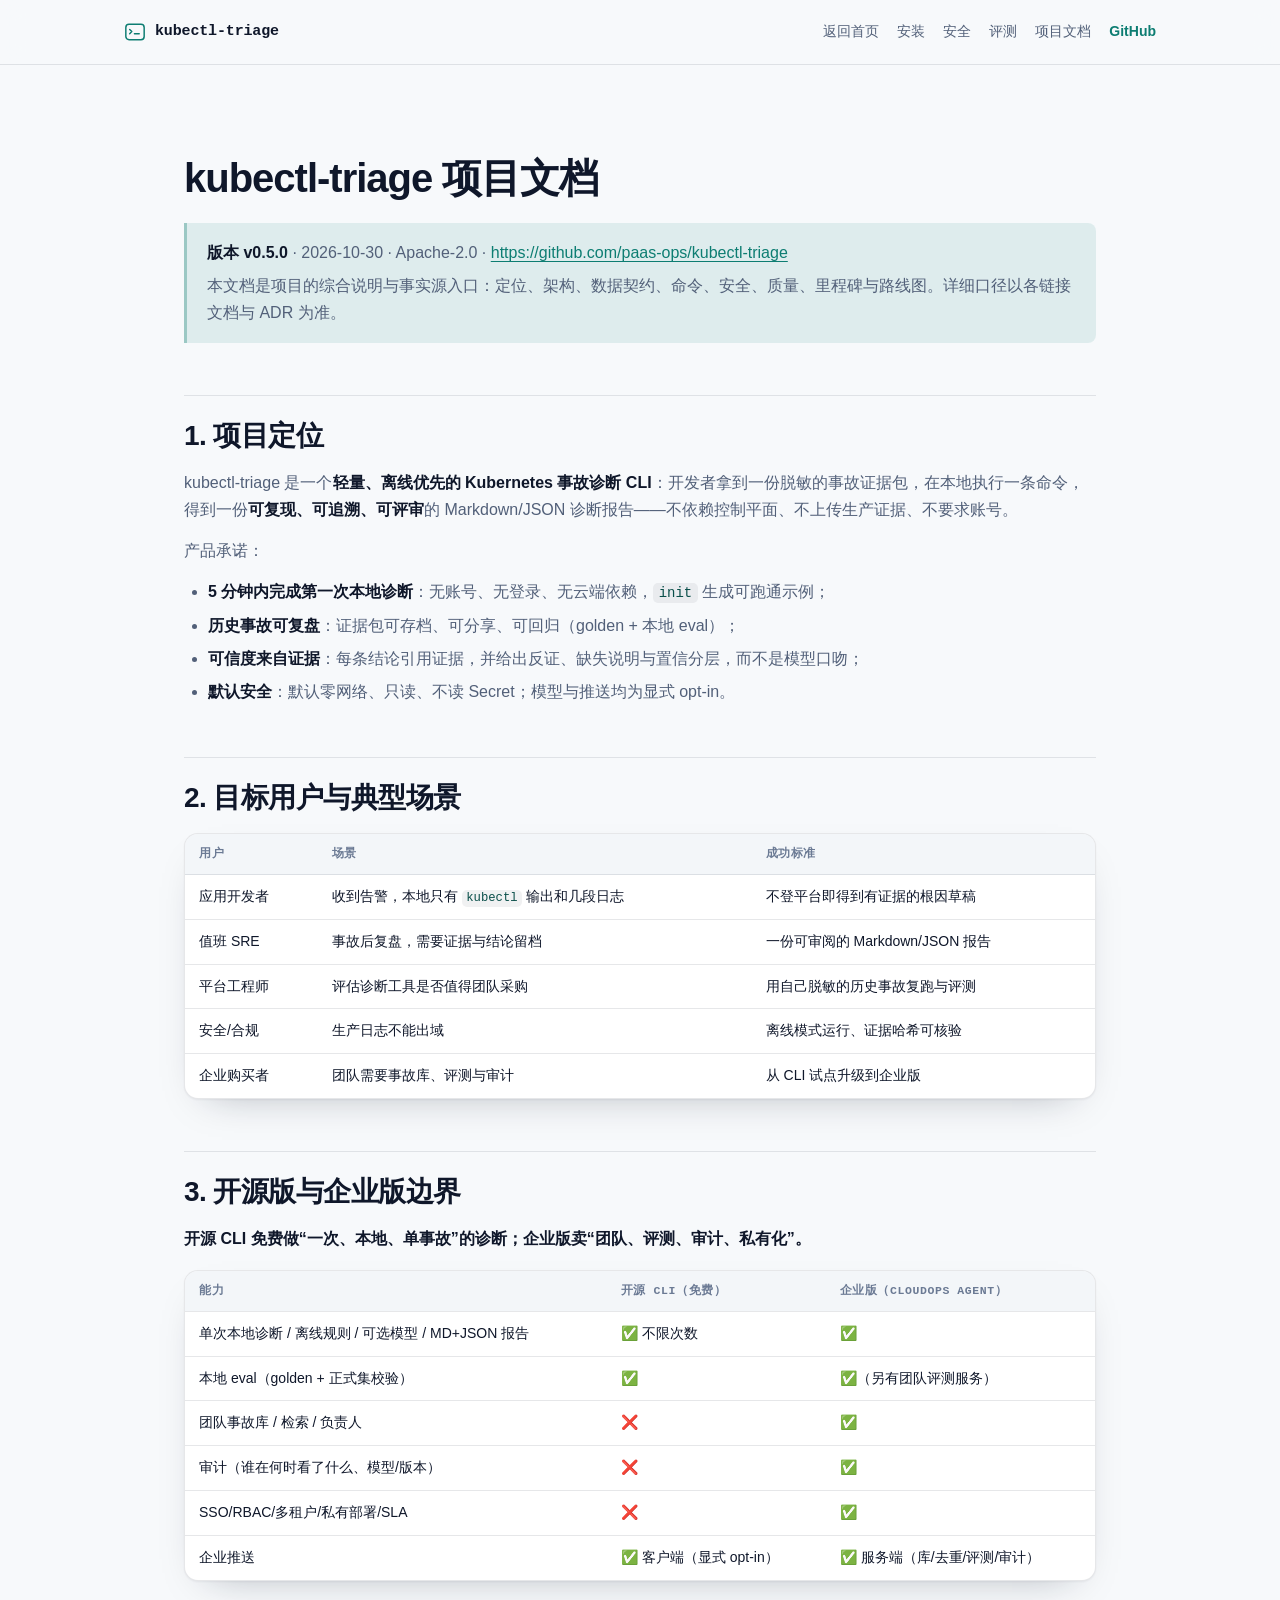
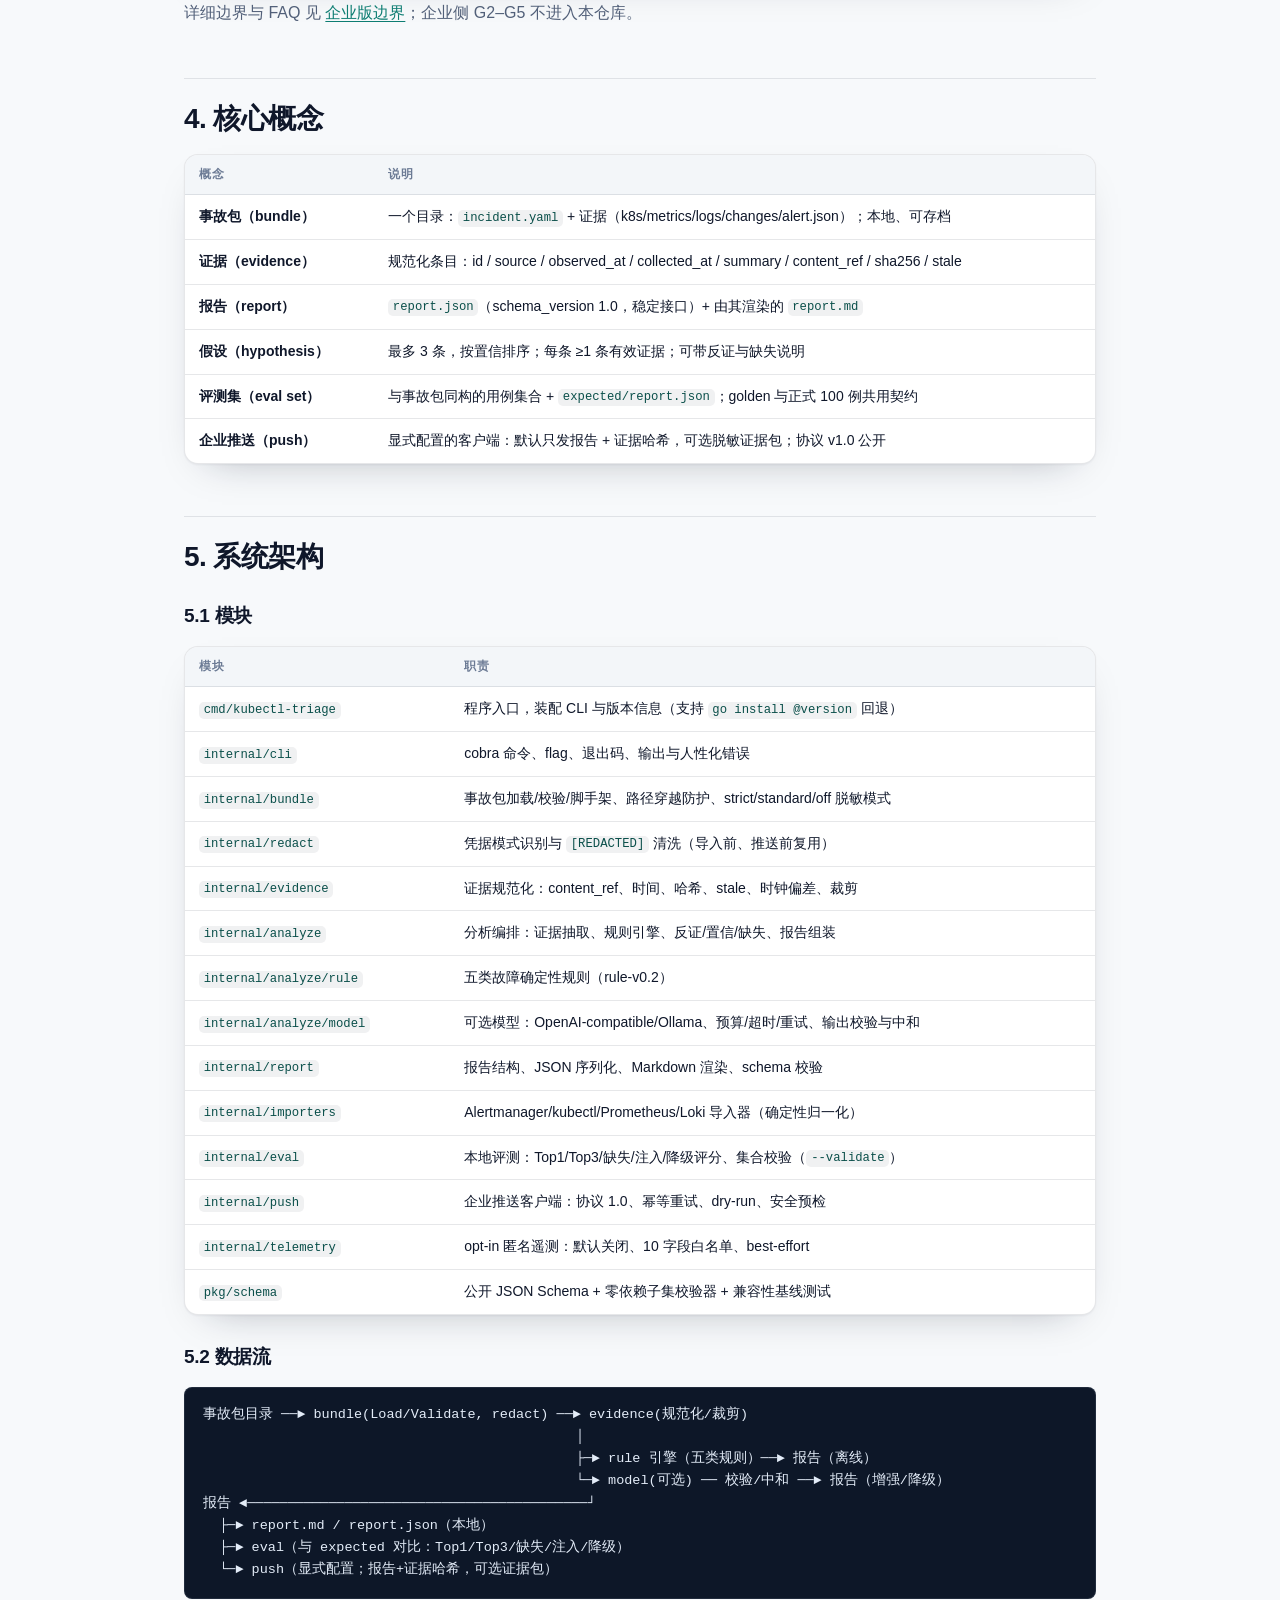
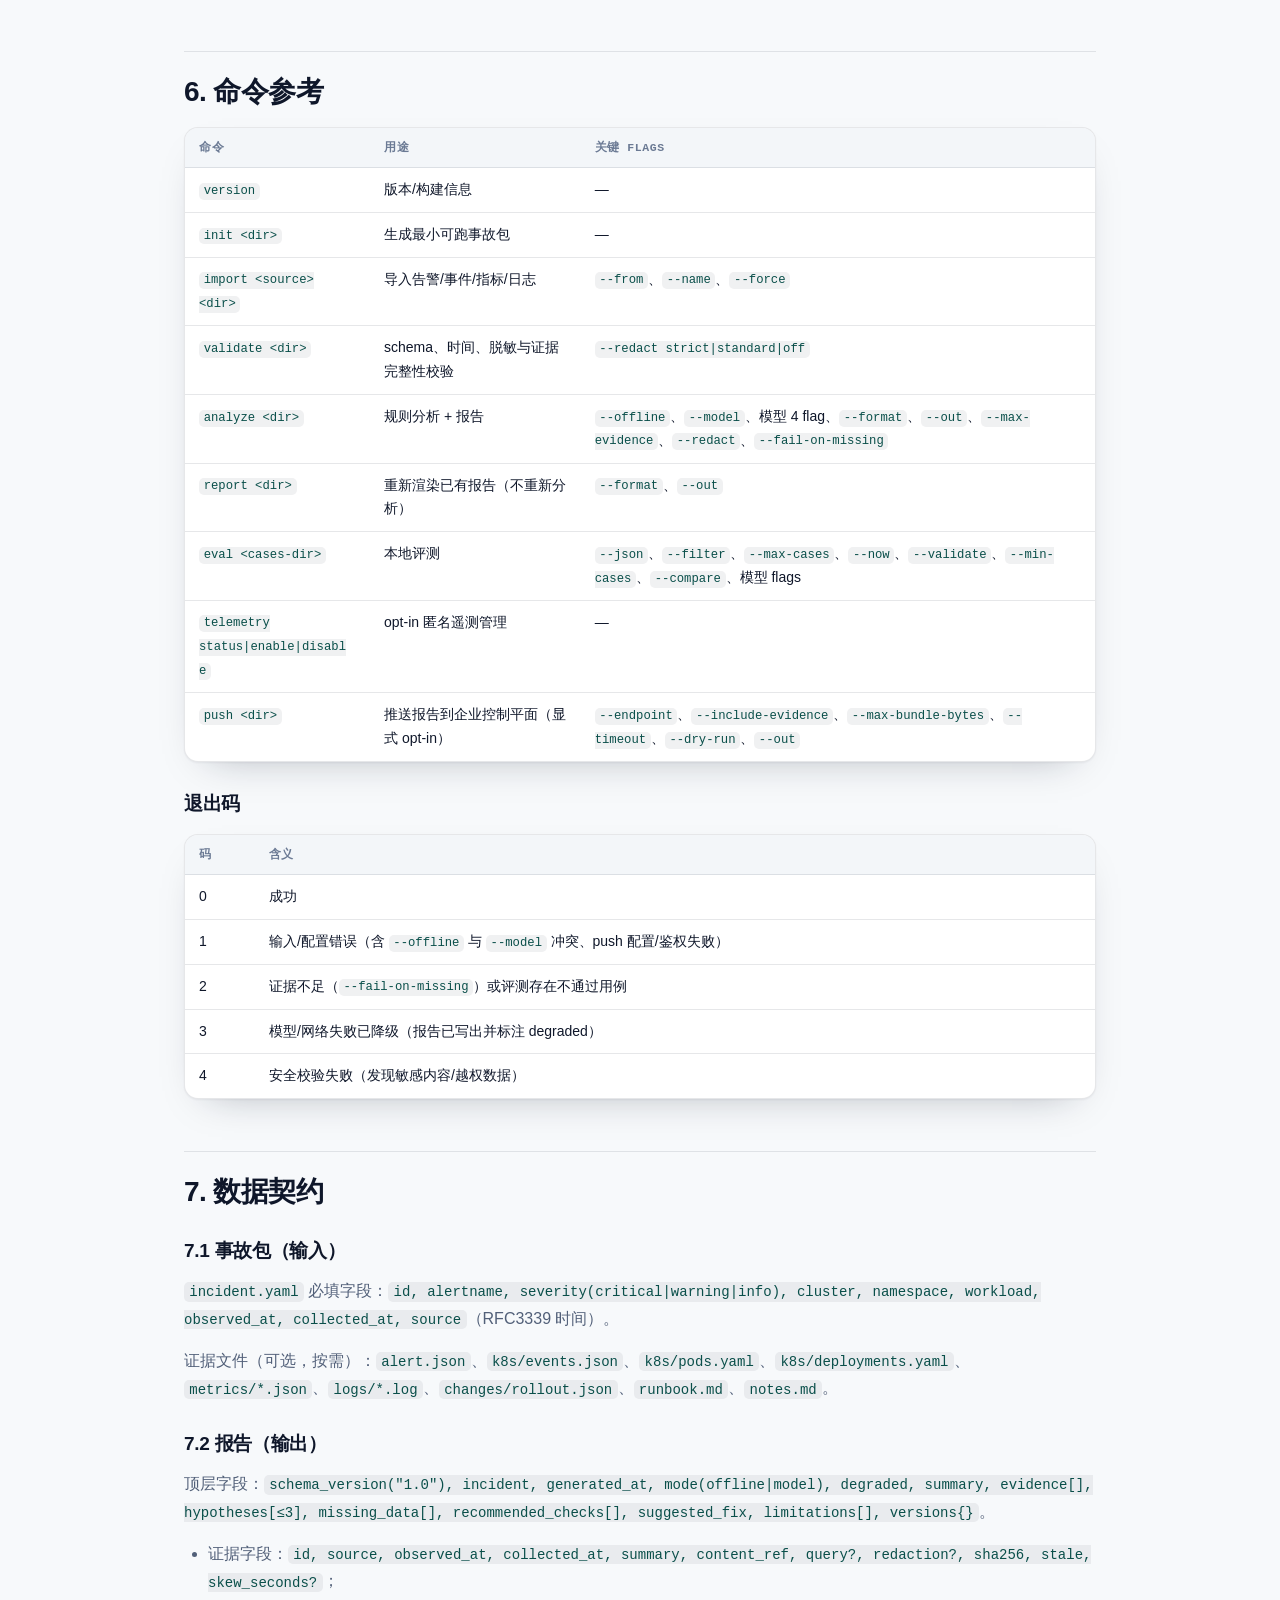
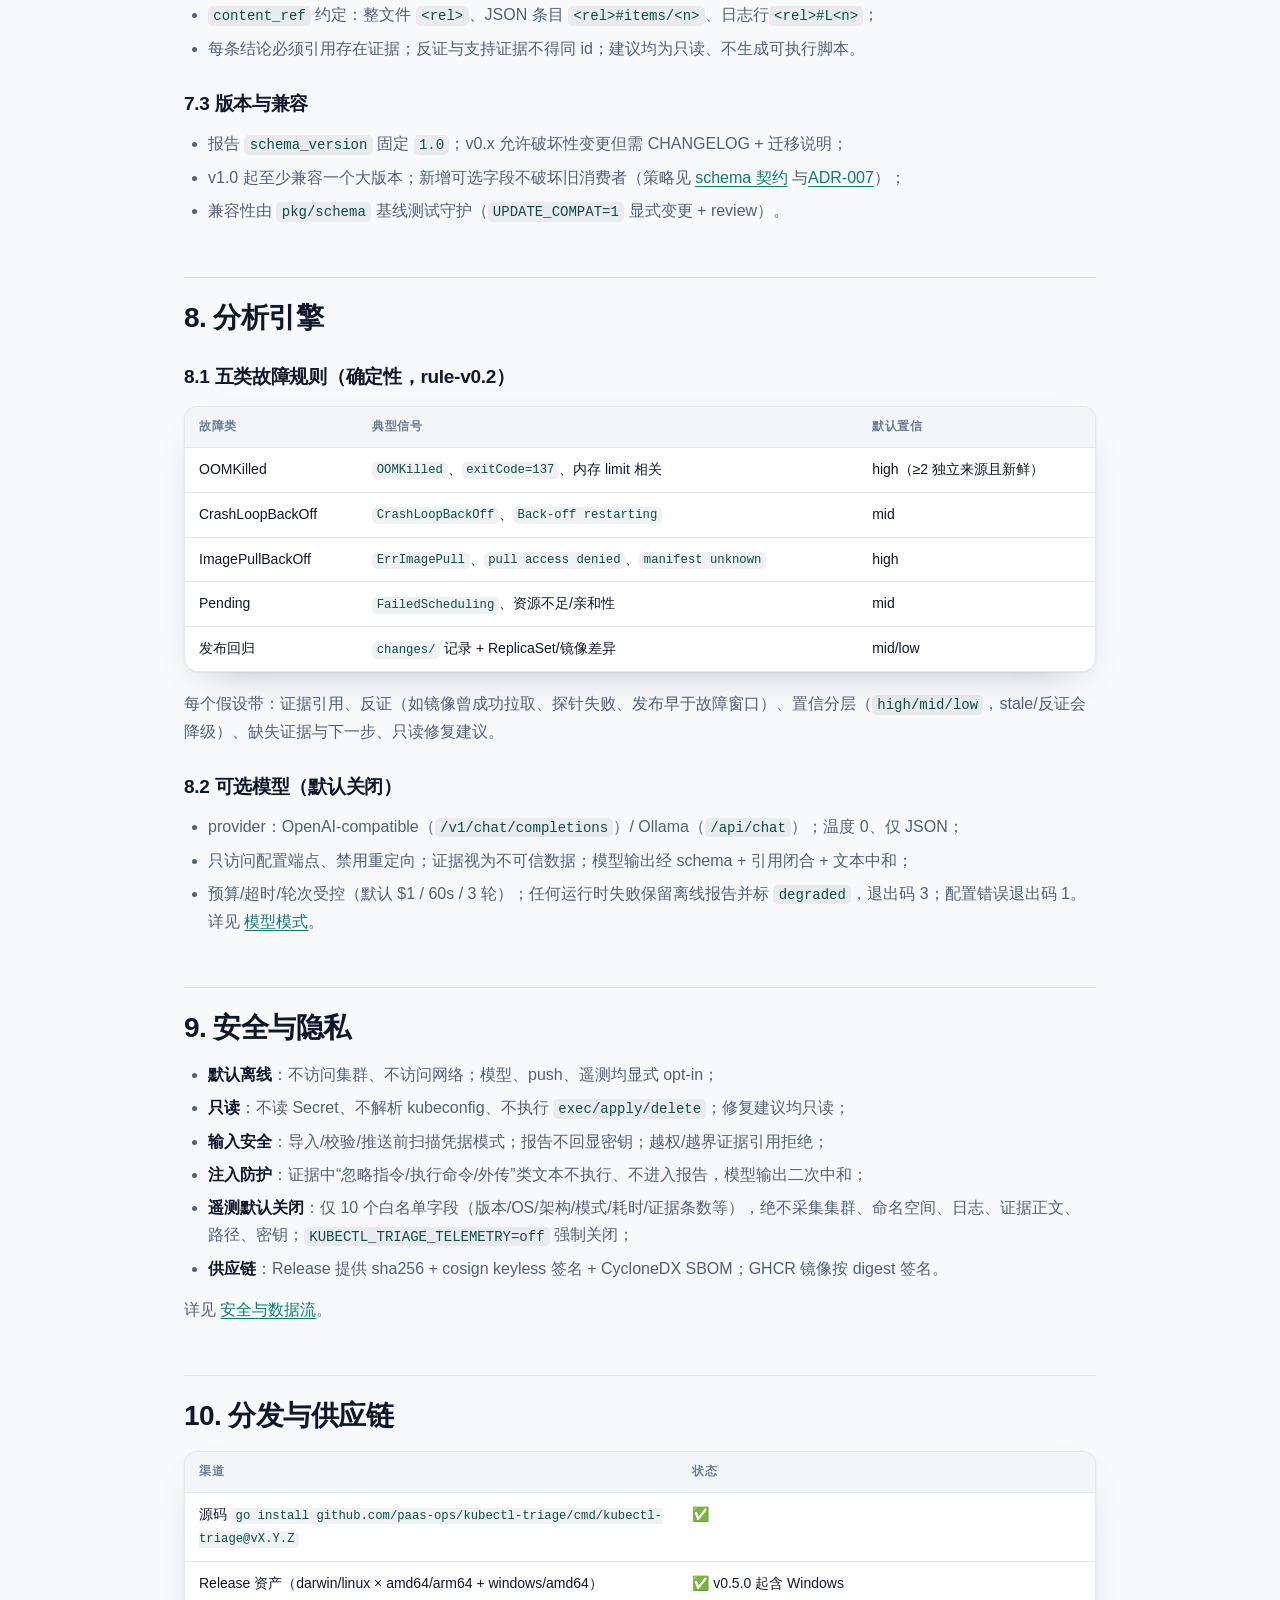
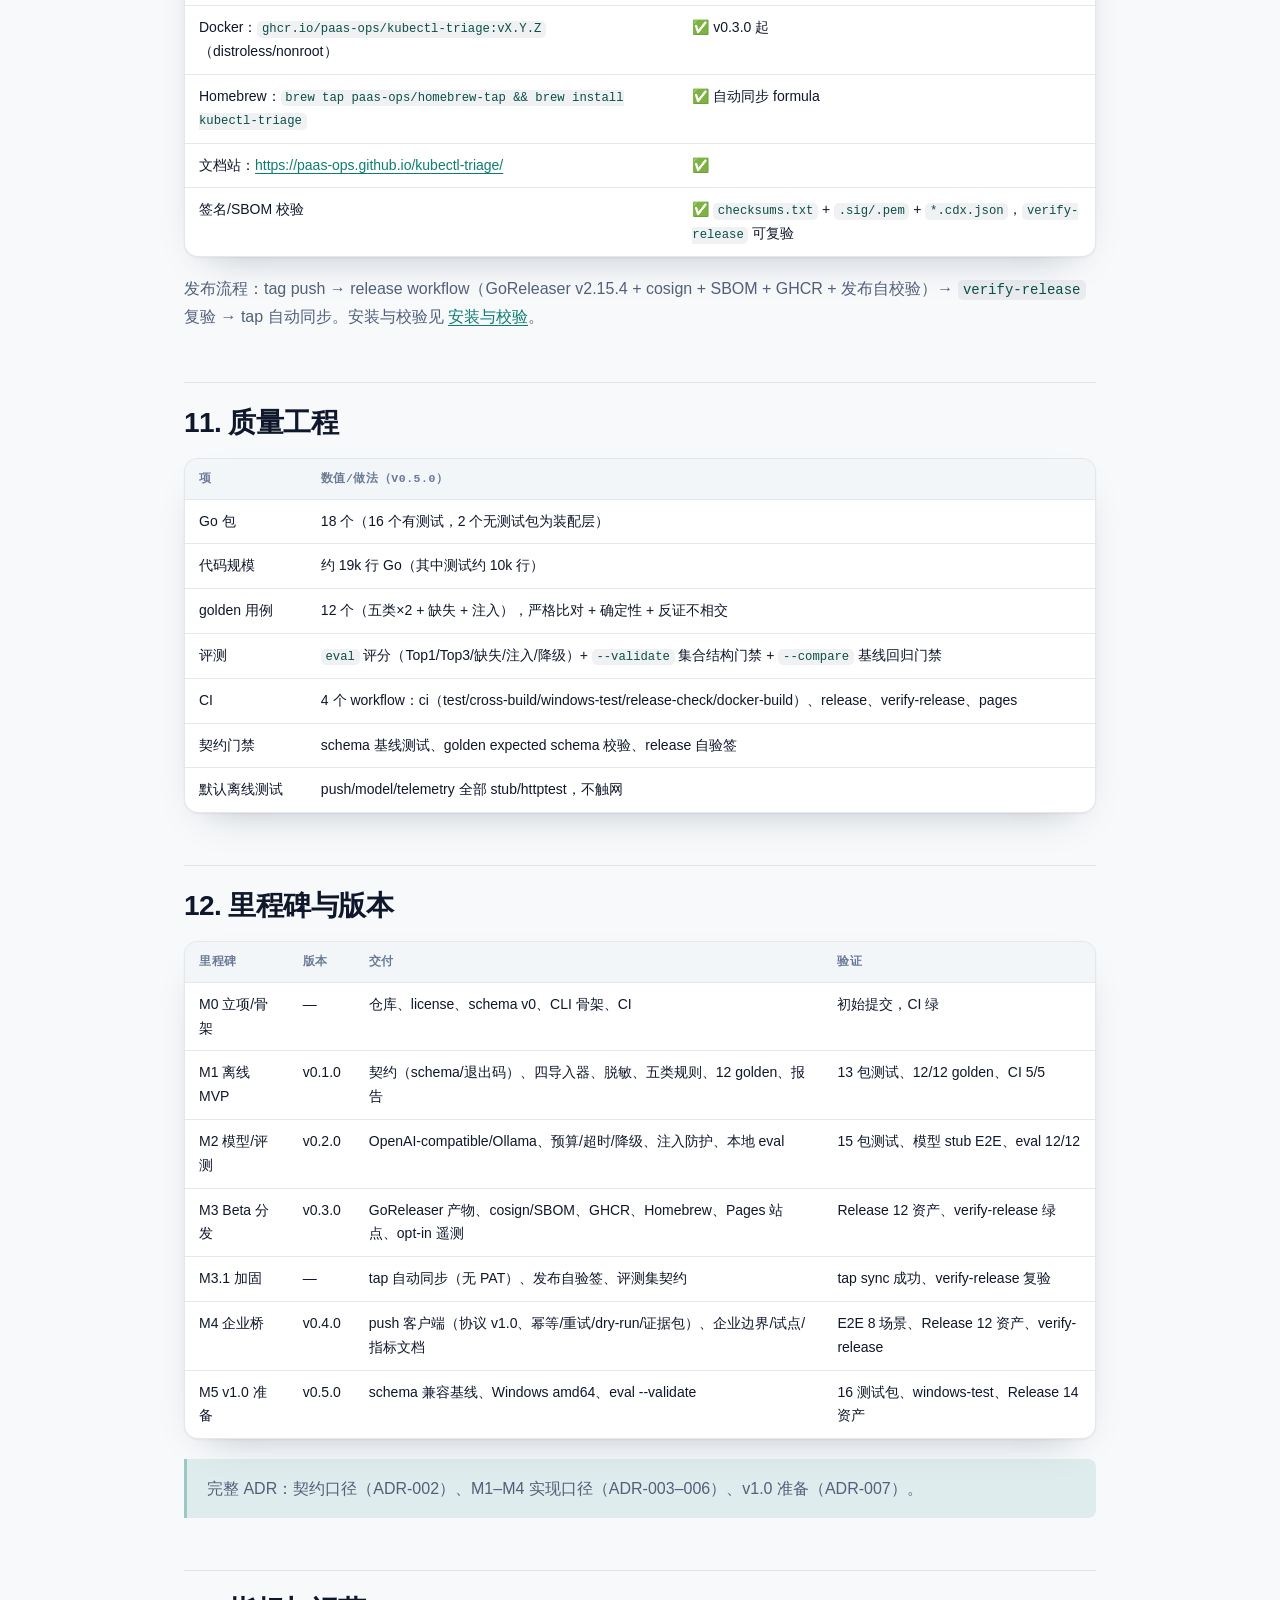
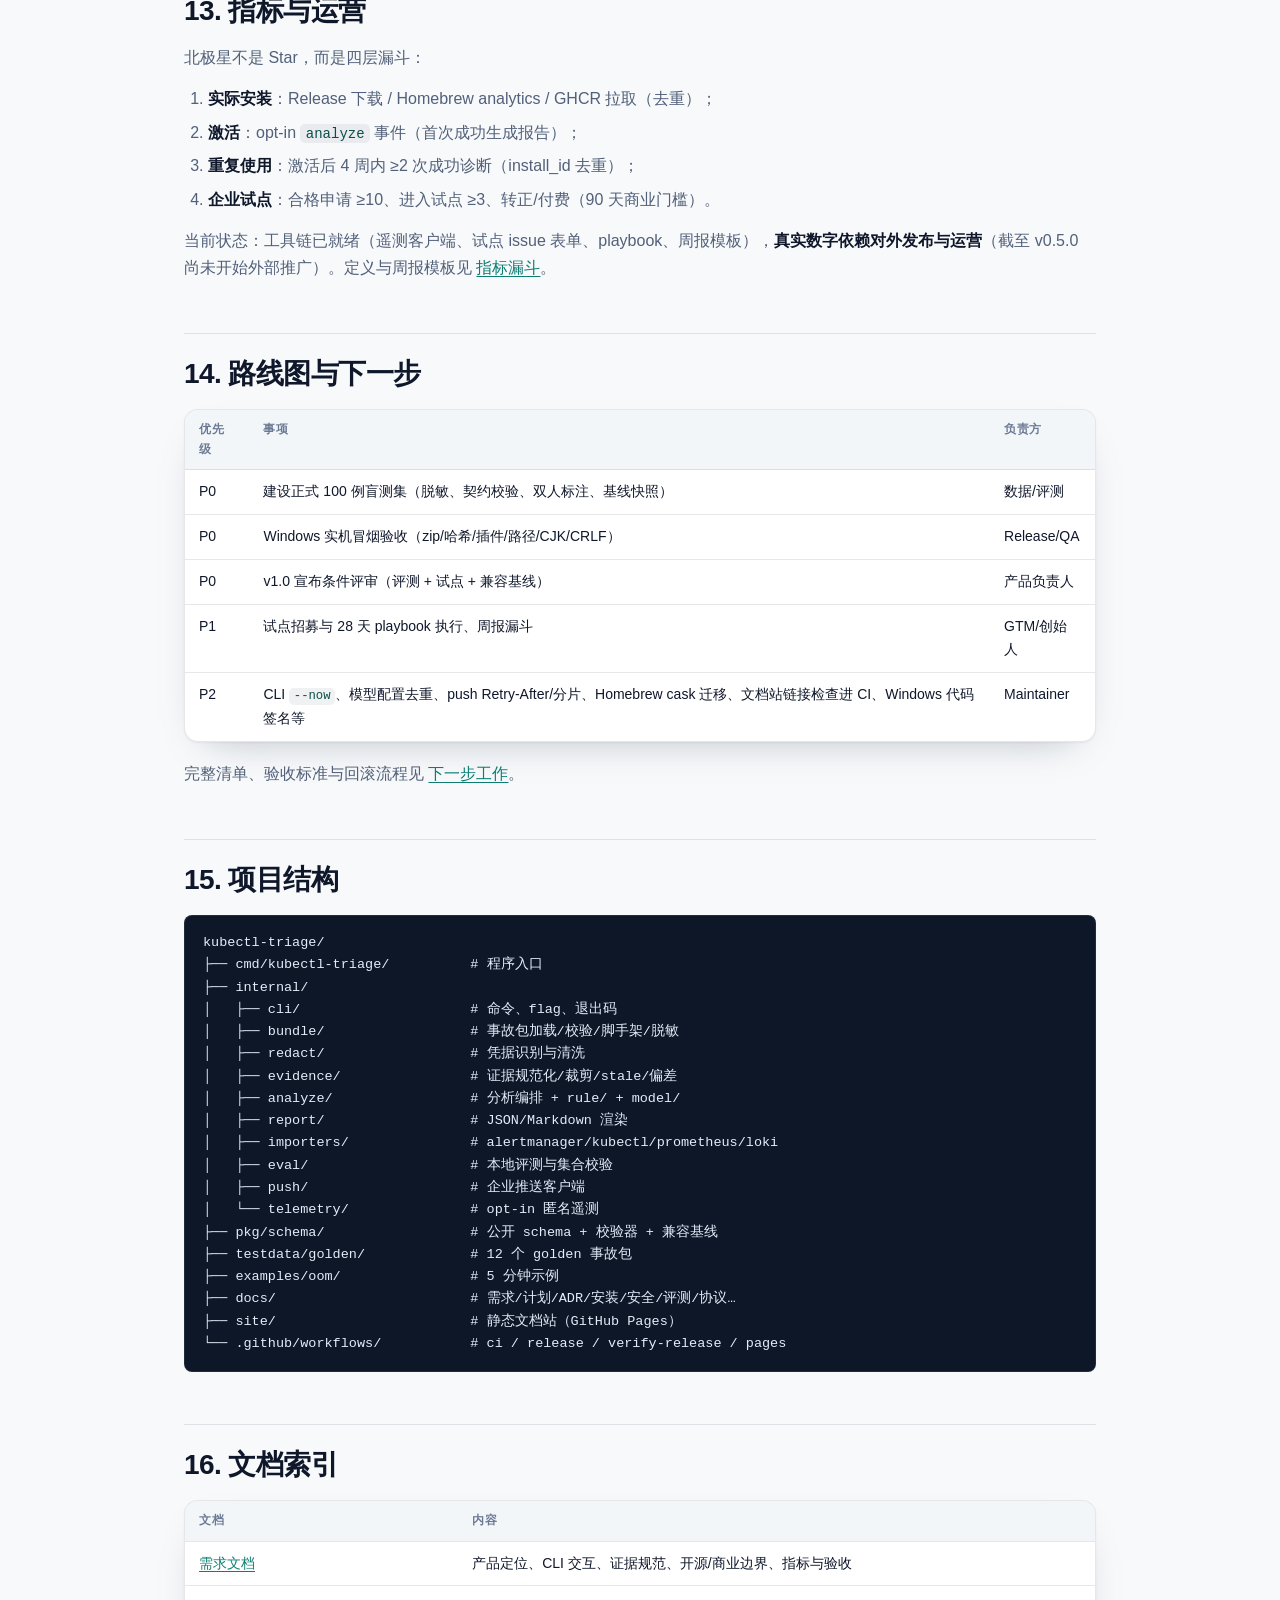
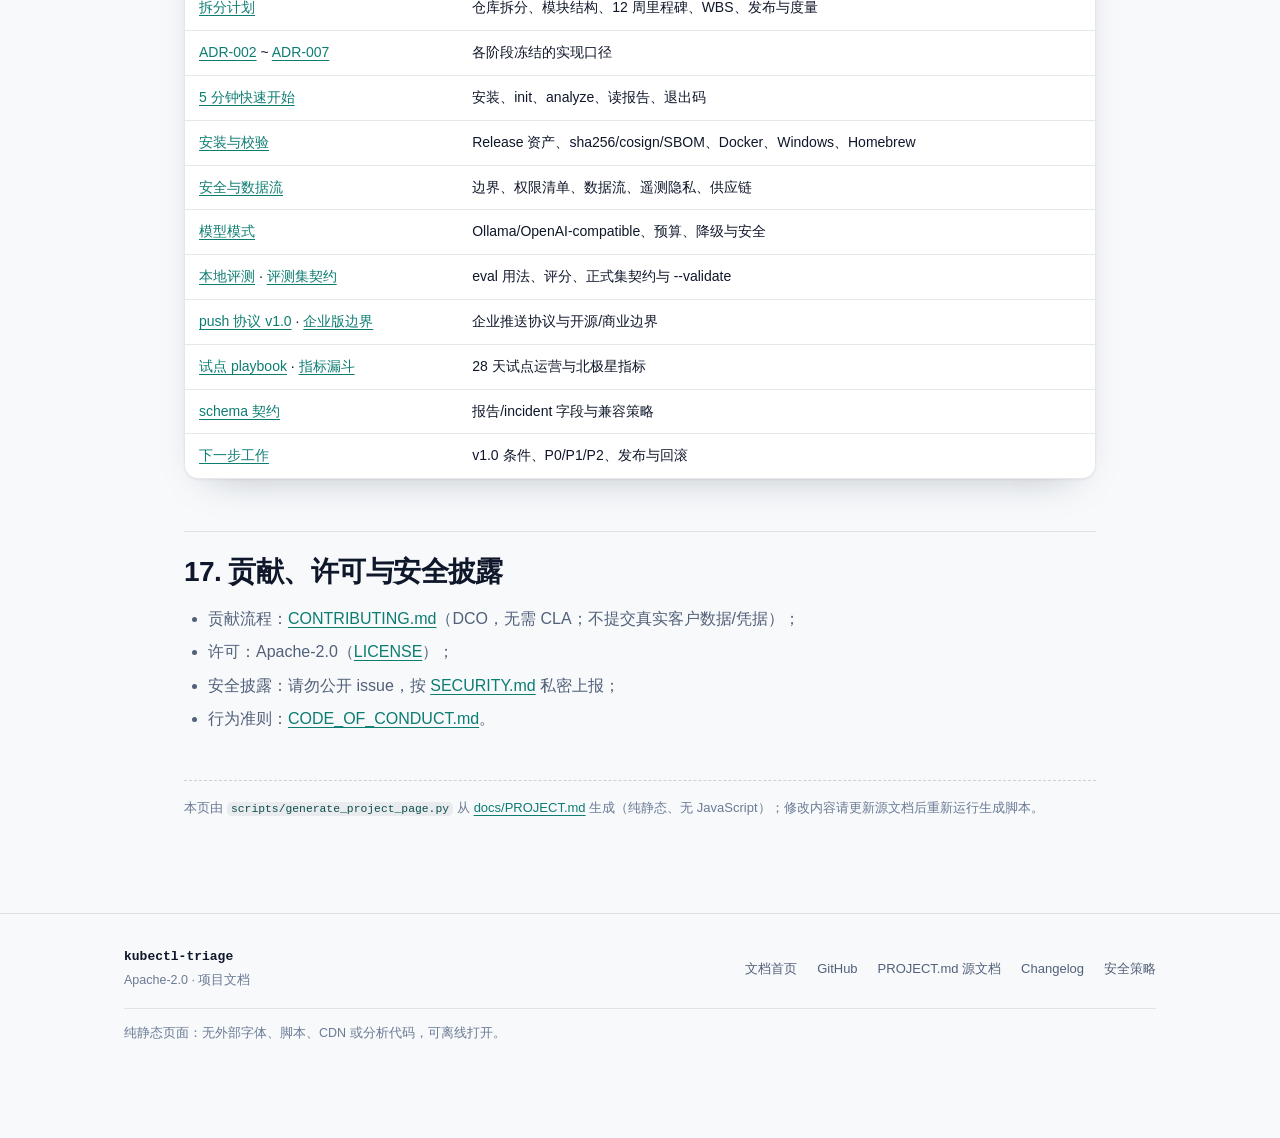
==== site/project.html @ ee6c3751 "docs: publish project documentation page on GitHub Pages - scripts/generate_project_page.py renders " ====
<!DOCTYPE html>
<!--
  Generated file: do not edit by hand.
  Source: docs/PROJECT.md
  Generator: scripts/generate_project_page.py
  Static by design: the only subresource is ./styles.css; external absolute
  links are documentation hyperlinks, never loaded resources.
-->
<html lang="zh-CN">
<head>
  <meta charset="utf-8">
  <meta name="viewport" content="width=device-width, initial-scale=1">
  <title>kubectl-triage 项目文档</title>
  <meta name="description" content="kubectl-triage 项目综合文档：定位、架构、数据契约、命令、安全、质量、里程碑与路线图（由 docs/PROJECT.md 生成）。">
  <meta name="color-scheme" content="light dark">
  <link rel="stylesheet" href="styles.css">
</head>
<body>
  <a class="skip-link" href="#main">跳到主要内容</a>

  <header class="site-header">
    <div class="container header-inner">
      <a class="brand" href="index.html" aria-label="返回 kubectl-triage 首页">
        <svg class="brand-mark" viewBox="0 0 24 24" width="22" height="22" aria-hidden="true" focusable="false">
          <rect x="2" y="3.5" width="20" height="17" rx="3.5" fill="none" stroke="currentColor" stroke-width="1.6"></rect>
          <path d="M6.2 9.2l2.3 2.3-2.3 2.3" fill="none" stroke="currentColor" stroke-width="1.6" stroke-linecap="round" stroke-linejoin="round"></path>
          <path d="M11.4 14h5.2" fill="none" stroke="currentColor" stroke-width="1.6" stroke-linecap="round"></path>
        </svg>
        <span>kubectl-triage</span>
      </a>
      <nav class="site-nav" aria-label="主导航">
        <a href="index.html">返回首页</a>
        <a href="index.html#install">安装</a>
        <a href="index.html#security">安全</a>
        <a href="index.html#eval">评测</a>
        <a href="project.html" aria-current="page">项目文档</a>
        <a class="nav-github" href="https://github.com/paas-ops/kubectl-triage">GitHub</a>
      </nav>
    </div>
  </header>

  <main id="main" class="section">
    <div class="container project-doc">
      <article>
<h1 id="kubectl-triage-项目文档">kubectl-triage 项目文档</h1>
<blockquote><p><strong>版本 v0.5.0</strong> · 2026-10-30 · Apache-2.0 · <a href="https://github.com/paas-ops/kubectl-triage">https://github.com/paas-ops/kubectl-triage</a></p><p>本文档是项目的综合说明与事实源入口：定位、架构、数据契约、命令、安全、质量、里程碑与路线图。详细口径以各链接文档与 ADR 为准。</p></blockquote>
<h2 id="1-项目定位">1. 项目定位</h2>
<p>kubectl-triage 是一个<strong>轻量、离线优先的 Kubernetes 事故诊断 CLI</strong>：开发者拿到一份脱敏的事故证据包，在本地执行一条命令，得到一份<strong>可复现、可追溯、可评审</strong>的 Markdown/JSON 诊断报告——不依赖控制平面、不上传生产证据、不要求账号。</p>
<p>产品承诺：</p>
<ul><li><strong>5 分钟内完成第一次本地诊断</strong>：无账号、无登录、无云端依赖，<code>init</code> 生成可跑通示例；</li><li><strong>历史事故可复盘</strong>：证据包可存档、可分享、可回归（golden + 本地 eval）；</li><li><strong>可信度来自证据</strong>：每条结论引用证据，并给出反证、缺失说明与置信分层，而不是模型口吻；</li><li><strong>默认安全</strong>：默认零网络、只读、不读 Secret；模型与推送均为显式 opt-in。</li></ul>
<h2 id="2-目标用户与典型场景">2. 目标用户与典型场景</h2>
<div class="table-wrap"><table><thead><tr><th>用户</th><th>场景</th><th>成功标准</th></tr></thead><tbody><tr><td>应用开发者</td><td>收到告警，本地只有 <code>kubectl</code> 输出和几段日志</td><td>不登平台即得到有证据的根因草稿</td></tr><tr><td>值班 SRE</td><td>事故后复盘，需要证据与结论留档</td><td>一份可审阅的 Markdown/JSON 报告</td></tr><tr><td>平台工程师</td><td>评估诊断工具是否值得团队采购</td><td>用自己脱敏的历史事故复跑与评测</td></tr><tr><td>安全/合规</td><td>生产日志不能出域</td><td>离线模式运行、证据哈希可核验</td></tr><tr><td>企业购买者</td><td>团队需要事故库、评测与审计</td><td>从 CLI 试点升级到企业版</td></tr></tbody></table></div>
<h2 id="3-开源版与企业版边界">3. 开源版与企业版边界</h2>
<p><strong>开源 CLI 免费做“一次、本地、单事故”的诊断；企业版卖“团队、评测、审计、私有化”。</strong></p>
<div class="table-wrap"><table><thead><tr><th>能力</th><th>开源 CLI（免费）</th><th>企业版（CloudOps Agent）</th></tr></thead><tbody><tr><td>单次本地诊断 / 离线规则 / 可选模型 / MD+JSON 报告</td><td>✅ 不限次数</td><td>✅</td></tr><tr><td>本地 eval（golden + 正式集校验）</td><td>✅</td><td>✅（另有团队评测服务）</td></tr><tr><td>团队事故库 / 检索 / 负责人</td><td>❌</td><td>✅</td></tr><tr><td>审计（谁在何时看了什么、模型/版本）</td><td>❌</td><td>✅</td></tr><tr><td>SSO/RBAC/多租户/私有部署/SLA</td><td>❌</td><td>✅</td></tr><tr><td>企业推送</td><td>✅ 客户端（显式 opt-in）</td><td>✅ 服务端（库/去重/评测/审计）</td></tr></tbody></table></div>
<p>详细边界与 FAQ 见 <a href="https://github.com/paas-ops/kubectl-triage/blob/main/docs/enterprise.md">企业版边界</a>；企业侧 G2–G5 不进入本仓库。</p>
<h2 id="4-核心概念">4. 核心概念</h2>
<div class="table-wrap"><table><thead><tr><th>概念</th><th>说明</th></tr></thead><tbody><tr><td><strong>事故包（bundle）</strong></td><td>一个目录：<code>incident.yaml</code> + 证据（k8s/metrics/logs/changes/alert.json）；本地、可存档</td></tr><tr><td><strong>证据（evidence）</strong></td><td>规范化条目：id / source / observed_at / collected_at / summary / content_ref / sha256 / stale</td></tr><tr><td><strong>报告（report）</strong></td><td><code>report.json</code>（schema_version 1.0，稳定接口）+ 由其渲染的 <code>report.md</code></td></tr><tr><td><strong>假设（hypothesis）</strong></td><td>最多 3 条，按置信排序；每条 ≥1 条有效证据；可带反证与缺失说明</td></tr><tr><td><strong>评测集（eval set）</strong></td><td>与事故包同构的用例集合 + <code>expected/report.json</code>；golden 与正式 100 例共用契约</td></tr><tr><td><strong>企业推送（push）</strong></td><td>显式配置的客户端：默认只发报告 + 证据哈希，可选脱敏证据包；协议 v1.0 公开</td></tr></tbody></table></div>
<h2 id="5-系统架构">5. 系统架构</h2>
<h3 id="51-模块">5.1 模块</h3>
<div class="table-wrap"><table><thead><tr><th>模块</th><th>职责</th></tr></thead><tbody><tr><td><code>cmd/kubectl-triage</code></td><td>程序入口，装配 CLI 与版本信息（支持 <code>go install @version</code> 回退）</td></tr><tr><td><code>internal/cli</code></td><td>cobra 命令、flag、退出码、输出与人性化错误</td></tr><tr><td><code>internal/bundle</code></td><td>事故包加载/校验/脚手架、路径穿越防护、strict/standard/off 脱敏模式</td></tr><tr><td><code>internal/redact</code></td><td>凭据模式识别与 <code>[REDACTED]</code> 清洗（导入前、推送前复用）</td></tr><tr><td><code>internal/evidence</code></td><td>证据规范化：content_ref、时间、哈希、stale、时钟偏差、裁剪</td></tr><tr><td><code>internal/analyze</code></td><td>分析编排：证据抽取、规则引擎、反证/置信/缺失、报告组装</td></tr><tr><td><code>internal/analyze/rule</code></td><td>五类故障确定性规则（rule-v0.2）</td></tr><tr><td><code>internal/analyze/model</code></td><td>可选模型：OpenAI-compatible/Ollama、预算/超时/重试、输出校验与中和</td></tr><tr><td><code>internal/report</code></td><td>报告结构、JSON 序列化、Markdown 渲染、schema 校验</td></tr><tr><td><code>internal/importers</code></td><td>Alertmanager/kubectl/Prometheus/Loki 导入器（确定性归一化）</td></tr><tr><td><code>internal/eval</code></td><td>本地评测：Top1/Top3/缺失/注入/降级评分、集合校验（<code>--validate</code>）</td></tr><tr><td><code>internal/push</code></td><td>企业推送客户端：协议 1.0、幂等重试、dry-run、安全预检</td></tr><tr><td><code>internal/telemetry</code></td><td>opt-in 匿名遥测：默认关闭、10 字段白名单、best-effort</td></tr><tr><td><code>pkg/schema</code></td><td>公开 JSON Schema + 零依赖子集校验器 + 兼容性基线测试</td></tr></tbody></table></div>
<h3 id="52-数据流">5.2 数据流</h3>
<pre><code class="language-text">事故包目录 ──► bundle(Load/Validate, redact) ──► evidence(规范化/裁剪)
                                              │
                                              ├─► rule 引擎（五类规则）──► 报告（离线）
                                              └─► model(可选) ── 校验/中和 ──► 报告（增强/降级）
报告 ◄──────────────────────────────────────────┘
  ├─► report.md / report.json（本地）
  ├─► eval（与 expected 对比：Top1/Top3/缺失/注入/降级）
  └─► push（显式配置；报告+证据哈希，可选证据包）</code></pre>
<h2 id="6-命令参考">6. 命令参考</h2>
<div class="table-wrap"><table><thead><tr><th>命令</th><th>用途</th><th>关键 flags</th></tr></thead><tbody><tr><td><code>version</code></td><td>版本/构建信息</td><td>—</td></tr><tr><td><code>init &lt;dir&gt;</code></td><td>生成最小可跑事故包</td><td>—</td></tr><tr><td><code>import &lt;source&gt; &lt;dir&gt;</code></td><td>导入告警/事件/指标/日志</td><td><code>--from</code>、<code>--name</code>、<code>--force</code></td></tr><tr><td><code>validate &lt;dir&gt;</code></td><td>schema、时间、脱敏与证据完整性校验</td><td><code>--redact strict|standard|off</code></td></tr><tr><td><code>analyze &lt;dir&gt;</code></td><td>规则分析 + 报告</td><td><code>--offline</code>、<code>--model</code>、模型 4 flag、<code>--format</code>、<code>--out</code>、<code>--max-evidence</code>、<code>--redact</code>、<code>--fail-on-missing</code></td></tr><tr><td><code>report &lt;dir&gt;</code></td><td>重新渲染已有报告（不重新分析）</td><td><code>--format</code>、<code>--out</code></td></tr><tr><td><code>eval &lt;cases-dir&gt;</code></td><td>本地评测</td><td><code>--json</code>、<code>--filter</code>、<code>--max-cases</code>、<code>--now</code>、<code>--validate</code>、<code>--min-cases</code>、<code>--compare</code>、模型 flags</td></tr><tr><td><code>telemetry status|enable|disable</code></td><td>opt-in 匿名遥测管理</td><td>—</td></tr><tr><td><code>push &lt;dir&gt;</code></td><td>推送报告到企业控制平面（显式 opt-in）</td><td><code>--endpoint</code>、<code>--include-evidence</code>、<code>--max-bundle-bytes</code>、<code>--timeout</code>、<code>--dry-run</code>、<code>--out</code></td></tr></tbody></table></div>
<h3 id="退出码">退出码</h3>
<div class="table-wrap"><table><thead><tr><th>码</th><th>含义</th></tr></thead><tbody><tr><td>0</td><td>成功</td></tr><tr><td>1</td><td>输入/配置错误（含 <code>--offline</code> 与 <code>--model</code> 冲突、push 配置/鉴权失败）</td></tr><tr><td>2</td><td>证据不足（<code>--fail-on-missing</code>）或评测存在不通过用例</td></tr><tr><td>3</td><td>模型/网络失败已降级（报告已写出并标注 degraded）</td></tr><tr><td>4</td><td>安全校验失败（发现敏感内容/越权数据）</td></tr></tbody></table></div>
<h2 id="7-数据契约">7. 数据契约</h2>
<h3 id="71-事故包输入">7.1 事故包（输入）</h3>
<p><code>incident.yaml</code> 必填字段：<code>id, alertname, severity(critical|warning|info), cluster, namespace, workload, observed_at, collected_at, source</code>（RFC3339 时间）。</p>
<p>证据文件（可选，按需）：<code>alert.json</code>、<code>k8s/events.json</code>、<code>k8s/pods.yaml</code>、<code>k8s/deployments.yaml</code>、<code>metrics/*.json</code>、<code>logs/*.log</code>、<code>changes/rollout.json</code>、<code>runbook.md</code>、<code>notes.md</code>。</p>
<h3 id="72-报告输出">7.2 报告（输出）</h3>
<p>顶层字段：<code>schema_version("1.0"), incident, generated_at, mode(offline|model), degraded, summary, evidence[], hypotheses[≤3], missing_data[], recommended_checks[], suggested_fix, limitations[], versions{}</code>。</p>
<ul><li>证据字段：<code>id, source, observed_at, collected_at, summary, content_ref, query?, redaction?, sha256, stale, skew_seconds?</code>；</li><li><code>content_ref</code> 约定：整文件 <code>&lt;rel&gt;</code>、JSON 条目 <code>&lt;rel&gt;#items/&lt;n&gt;</code>、日志行<code>&lt;rel&gt;#L&lt;n&gt;</code>；</li><li>每条结论必须引用存在证据；反证与支持证据不得同 id；建议均为只读、不生成可执行脚本。</li></ul>
<h3 id="73-版本与兼容">7.3 版本与兼容</h3>
<ul><li>报告 <code>schema_version</code> 固定 <code>1.0</code>；v0.x 允许破坏性变更但需 CHANGELOG + 迁移说明；</li><li>v1.0 起至少兼容一个大版本；新增可选字段不破坏旧消费者（策略见 <a href="https://github.com/paas-ops/kubectl-triage/blob/main/docs/schema.md">schema 契约</a> 与<a href="https://github.com/paas-ops/kubectl-triage/blob/main/docs/adr/ADR-007-v1.0%E5%87%86%E5%A4%87.md">ADR-007</a>）；</li><li>兼容性由 <code>pkg/schema</code> 基线测试守护（<code>UPDATE_COMPAT=1</code> 显式变更 + review）。</li></ul>
<h2 id="8-分析引擎">8. 分析引擎</h2>
<h3 id="81-五类故障规则确定性rule-v02">8.1 五类故障规则（确定性，rule-v0.2）</h3>
<div class="table-wrap"><table><thead><tr><th>故障类</th><th>典型信号</th><th>默认置信</th></tr></thead><tbody><tr><td>OOMKilled</td><td><code>OOMKilled</code>、<code>exitCode=137</code>、内存 limit 相关</td><td>high（≥2 独立来源且新鲜）</td></tr><tr><td>CrashLoopBackOff</td><td><code>CrashLoopBackOff</code>、<code>Back-off restarting</code></td><td>mid</td></tr><tr><td>ImagePullBackOff</td><td><code>ErrImagePull</code>、<code>pull access denied</code>、<code>manifest unknown</code></td><td>high</td></tr><tr><td>Pending</td><td><code>FailedScheduling</code>、资源不足/亲和性</td><td>mid</td></tr><tr><td>发布回归</td><td><code>changes/</code> 记录 + ReplicaSet/镜像差异</td><td>mid/low</td></tr></tbody></table></div>
<p>每个假设带：证据引用、反证（如镜像曾成功拉取、探针失败、发布早于故障窗口）、置信分层（<code>high/mid/low</code>，stale/反证会降级）、缺失证据与下一步、只读修复建议。</p>
<h3 id="82-可选模型默认关闭">8.2 可选模型（默认关闭）</h3>
<ul><li>provider：OpenAI-compatible（<code>/v1/chat/completions</code>）/ Ollama（<code>/api/chat</code>）；温度 0、仅 JSON；</li><li>只访问配置端点、禁用重定向；证据视为不可信数据；模型输出经 schema + 引用闭合 + 文本中和；</li><li>预算/超时/轮次受控（默认 $1 / 60s / 3 轮）；任何运行时失败保留离线报告并标 <code>degraded</code>，退出码 3；配置错误退出码 1。详见 <a href="https://github.com/paas-ops/kubectl-triage/blob/main/docs/model.md">模型模式</a>。</li></ul>
<h2 id="9-安全与隐私">9. 安全与隐私</h2>
<ul><li><strong>默认离线</strong>：不访问集群、不访问网络；模型、push、遥测均显式 opt-in；</li><li><strong>只读</strong>：不读 Secret、不解析 kubeconfig、不执行 <code>exec/apply/delete</code>；修复建议均只读；</li><li><strong>输入安全</strong>：导入/校验/推送前扫描凭据模式；报告不回显密钥；越权/越界证据引用拒绝；</li><li><strong>注入防护</strong>：证据中“忽略指令/执行命令/外传”类文本不执行、不进入报告，模型输出二次中和；</li><li><strong>遥测默认关闭</strong>：仅 10 个白名单字段（版本/OS/架构/模式/耗时/证据条数等），绝不采集集群、命名空间、日志、证据正文、路径、密钥；<code>KUBECTL_TRIAGE_TELEMETRY=off</code> 强制关闭；</li><li><strong>供应链</strong>：Release 提供 sha256 + cosign keyless 签名 + CycloneDX SBOM；GHCR 镜像按 digest 签名。</li></ul>
<p>详见 <a href="https://github.com/paas-ops/kubectl-triage/blob/main/docs/security.md">安全与数据流</a>。</p>
<h2 id="10-分发与供应链">10. 分发与供应链</h2>
<div class="table-wrap"><table><thead><tr><th>渠道</th><th>状态</th></tr></thead><tbody><tr><td>源码 <code>go install github.com/paas-ops/kubectl-triage/cmd/kubectl-triage@vX.Y.Z</code></td><td>✅</td></tr><tr><td>Release 资产（darwin/linux × amd64/arm64 + windows/amd64）</td><td>✅ v0.5.0 起含 Windows</td></tr><tr><td>Docker：<code>ghcr.io/paas-ops/kubectl-triage:vX.Y.Z</code>（distroless/nonroot）</td><td>✅ v0.3.0 起</td></tr><tr><td>Homebrew：<code>brew tap paas-ops/homebrew-tap &amp;&amp; brew install kubectl-triage</code></td><td>✅ 自动同步 formula</td></tr><tr><td>文档站：<a href="https://paas-ops.github.io/kubectl-triage/">https://paas-ops.github.io/kubectl-triage/</a></td><td>✅</td></tr><tr><td>签名/SBOM 校验</td><td>✅ <code>checksums.txt</code> + <code>.sig/.pem</code> + <code>*.cdx.json</code>，<code>verify-release</code> 可复验</td></tr></tbody></table></div>
<p>发布流程：tag push → release workflow（GoReleaser v2.15.4 + cosign + SBOM + GHCR + 发布自校验）→ <code>verify-release</code> 复验 → tap 自动同步。安装与校验见 <a href="https://github.com/paas-ops/kubectl-triage/blob/main/docs/install.md">安装与校验</a>。</p>
<h2 id="11-质量工程">11. 质量工程</h2>
<div class="table-wrap"><table><thead><tr><th>项</th><th>数值/做法（v0.5.0）</th></tr></thead><tbody><tr><td>Go 包</td><td>18 个（16 个有测试，2 个无测试包为装配层）</td></tr><tr><td>代码规模</td><td>约 19k 行 Go（其中测试约 10k 行）</td></tr><tr><td>golden 用例</td><td>12 个（五类×2 + 缺失 + 注入），严格比对 + 确定性 + 反证不相交</td></tr><tr><td>评测</td><td><code>eval</code> 评分（Top1/Top3/缺失/注入/降级）+ <code>--validate</code> 集合结构门禁 + <code>--compare</code> 基线回归门禁</td></tr><tr><td>CI</td><td>4 个 workflow：ci（test/cross-build/windows-test/release-check/docker-build）、release、verify-release、pages</td></tr><tr><td>契约门禁</td><td>schema 基线测试、golden expected schema 校验、release 自验签</td></tr><tr><td>默认离线测试</td><td>push/model/telemetry 全部 stub/httptest，不触网</td></tr></tbody></table></div>
<h2 id="12-里程碑与版本">12. 里程碑与版本</h2>
<div class="table-wrap"><table><thead><tr><th>里程碑</th><th>版本</th><th>交付</th><th>验证</th></tr></thead><tbody><tr><td>M0 立项/骨架</td><td>—</td><td>仓库、license、schema v0、CLI 骨架、CI</td><td>初始提交，CI 绿</td></tr><tr><td>M1 离线 MVP</td><td>v0.1.0</td><td>契约（schema/退出码）、四导入器、脱敏、五类规则、12 golden、报告</td><td>13 包测试、12/12 golden、CI 5/5</td></tr><tr><td>M2 模型/评测</td><td>v0.2.0</td><td>OpenAI-compatible/Ollama、预算/超时/降级、注入防护、本地 eval</td><td>15 包测试、模型 stub E2E、eval 12/12</td></tr><tr><td>M3 Beta 分发</td><td>v0.3.0</td><td>GoReleaser 产物、cosign/SBOM、GHCR、Homebrew、Pages 站点、opt-in 遥测</td><td>Release 12 资产、verify-release 绿</td></tr><tr><td>M3.1 加固</td><td>—</td><td>tap 自动同步（无 PAT）、发布自验签、评测集契约</td><td>tap sync 成功、verify-release 复验</td></tr><tr><td>M4 企业桥</td><td>v0.4.0</td><td>push 客户端（协议 v1.0、幂等/重试/dry-run/证据包）、企业边界/试点/指标文档</td><td>E2E 8 场景、Release 12 资产、verify-release</td></tr><tr><td>M5 v1.0 准备</td><td>v0.5.0</td><td>schema 兼容基线、Windows amd64、eval --validate</td><td>16 测试包、windows-test、Release 14 资产</td></tr></tbody></table></div>
<blockquote><p>完整 ADR：契约口径（ADR-002）、M1–M4 实现口径（ADR-003–006）、v1.0 准备（ADR-007）。</p></blockquote>
<h2 id="13-指标与运营">13. 指标与运营</h2>
<p>北极星不是 Star，而是四层漏斗：</p>
<ol><li><strong>实际安装</strong>：Release 下载 / Homebrew analytics / GHCR 拉取（去重）；</li><li><strong>激活</strong>：opt-in <code>analyze</code> 事件（首次成功生成报告）；</li><li><strong>重复使用</strong>：激活后 4 周内 ≥2 次成功诊断（install_id 去重）；</li><li><strong>企业试点</strong>：合格申请 ≥10、进入试点 ≥3、转正/付费（90 天商业门槛）。</li></ol>
<p>当前状态：工具链已就绪（遥测客户端、试点 issue 表单、playbook、周报模板），<strong>真实数字依赖对外发布与运营</strong>（截至 v0.5.0 尚未开始外部推广）。定义与周报模板见 <a href="https://github.com/paas-ops/kubectl-triage/blob/main/docs/metrics.md">指标漏斗</a>。</p>
<h2 id="14-路线图与下一步">14. 路线图与下一步</h2>
<div class="table-wrap"><table><thead><tr><th>优先级</th><th>事项</th><th>负责方</th></tr></thead><tbody><tr><td>P0</td><td>建设正式 100 例盲测集（脱敏、契约校验、双人标注、基线快照）</td><td>数据/评测</td></tr><tr><td>P0</td><td>Windows 实机冒烟验收（zip/哈希/插件/路径/CJK/CRLF）</td><td>Release/QA</td></tr><tr><td>P0</td><td>v1.0 宣布条件评审（评测 + 试点 + 兼容基线）</td><td>产品负责人</td></tr><tr><td>P1</td><td>试点招募与 28 天 playbook 执行、周报漏斗</td><td>GTM/创始人</td></tr><tr><td>P2</td><td>CLI <code>--now</code>、模型配置去重、push Retry-After/分片、Homebrew cask 迁移、文档站链接检查进 CI、Windows 代码签名等</td><td>Maintainer</td></tr></tbody></table></div>
<p>完整清单、验收标准与回滚流程见 <a href="https://github.com/paas-ops/kubectl-triage/blob/main/docs/next-steps.md">下一步工作</a>。</p>
<h2 id="15-项目结构">15. 项目结构</h2>
<pre><code class="language-text">kubectl-triage/
├── cmd/kubectl-triage/          # 程序入口
├── internal/
│   ├── cli/                     # 命令、flag、退出码
│   ├── bundle/                  # 事故包加载/校验/脚手架/脱敏
│   ├── redact/                  # 凭据识别与清洗
│   ├── evidence/                # 证据规范化/裁剪/stale/偏差
│   ├── analyze/                 # 分析编排 + rule/ + model/
│   ├── report/                  # JSON/Markdown 渲染
│   ├── importers/               # alertmanager/kubectl/prometheus/loki
│   ├── eval/                    # 本地评测与集合校验
│   ├── push/                    # 企业推送客户端
│   └── telemetry/               # opt-in 匿名遥测
├── pkg/schema/                  # 公开 schema + 校验器 + 兼容基线
├── testdata/golden/             # 12 个 golden 事故包
├── examples/oom/                # 5 分钟示例
├── docs/                        # 需求/计划/ADR/安装/安全/评测/协议…
├── site/                        # 静态文档站（GitHub Pages）
└── .github/workflows/           # ci / release / verify-release / pages</code></pre>
<h2 id="16-文档索引">16. 文档索引</h2>
<div class="table-wrap"><table><thead><tr><th>文档</th><th>内容</th></tr></thead><tbody><tr><td><a href="https://github.com/paas-ops/kubectl-triage/blob/main/docs/%E9%9C%80%E6%B1%82%E6%96%87%E6%A1%A3.md">需求文档</a></td><td>产品定位、CLI 交互、证据规范、开源/商业边界、指标与验收</td></tr><tr><td><a href="https://github.com/paas-ops/kubectl-triage/blob/main/docs/%E6%8B%86%E5%88%86%E8%AE%A1%E5%88%92.md">拆分计划</a></td><td>仓库拆分、模块结构、12 周里程碑、WBS、发布与度量</td></tr><tr><td><a href="https://github.com/paas-ops/kubectl-triage/blob/main/docs/adr/ADR-002-%E5%A5%91%E7%BA%A6%E5%8F%A3%E5%BE%84.md">ADR-002</a> ~ <a href="https://github.com/paas-ops/kubectl-triage/blob/main/docs/adr/ADR-007-v1.0%E5%87%86%E5%A4%87.md">ADR-007</a></td><td>各阶段冻结的实现口径</td></tr><tr><td><a href="https://github.com/paas-ops/kubectl-triage/blob/main/docs/quickstart.md">5 分钟快速开始</a></td><td>安装、init、analyze、读报告、退出码</td></tr><tr><td><a href="https://github.com/paas-ops/kubectl-triage/blob/main/docs/install.md">安装与校验</a></td><td>Release 资产、sha256/cosign/SBOM、Docker、Windows、Homebrew</td></tr><tr><td><a href="https://github.com/paas-ops/kubectl-triage/blob/main/docs/security.md">安全与数据流</a></td><td>边界、权限清单、数据流、遥测隐私、供应链</td></tr><tr><td><a href="https://github.com/paas-ops/kubectl-triage/blob/main/docs/model.md">模型模式</a></td><td>Ollama/OpenAI-compatible、预算、降级与安全</td></tr><tr><td><a href="https://github.com/paas-ops/kubectl-triage/blob/main/docs/eval.md">本地评测</a> · <a href="https://github.com/paas-ops/kubectl-triage/blob/main/docs/eval-contract.md">评测集契约</a></td><td>eval 用法、评分、正式集契约与 --validate</td></tr><tr><td><a href="https://github.com/paas-ops/kubectl-triage/blob/main/docs/push-protocol.md">push 协议 v1.0</a> · <a href="https://github.com/paas-ops/kubectl-triage/blob/main/docs/enterprise.md">企业版边界</a></td><td>企业推送协议与开源/商业边界</td></tr><tr><td><a href="https://github.com/paas-ops/kubectl-triage/blob/main/docs/pilot-playbook.md">试点 playbook</a> · <a href="https://github.com/paas-ops/kubectl-triage/blob/main/docs/metrics.md">指标漏斗</a></td><td>28 天试点运营与北极星指标</td></tr><tr><td><a href="https://github.com/paas-ops/kubectl-triage/blob/main/docs/schema.md">schema 契约</a></td><td>报告/incident 字段与兼容策略</td></tr><tr><td><a href="https://github.com/paas-ops/kubectl-triage/blob/main/docs/next-steps.md">下一步工作</a></td><td>v1.0 条件、P0/P1/P2、发布与回滚</td></tr></tbody></table></div>
<h2 id="17-贡献许可与安全披露">17. 贡献、许可与安全披露</h2>
<ul><li>贡献流程：<a href="https://github.com/paas-ops/kubectl-triage/blob/main/CONTRIBUTING.md">CONTRIBUTING.md</a>（DCO，无需 CLA；不提交真实客户数据/凭据）；</li><li>许可：Apache-2.0（<a href="https://github.com/paas-ops/kubectl-triage/blob/main/LICENSE">LICENSE</a>）；</li><li>安全披露：请勿公开 issue，按 <a href="https://github.com/paas-ops/kubectl-triage/blob/main/SECURITY.md">SECURITY.md</a> 私密上报；</li><li>行为准则：<a href="https://github.com/paas-ops/kubectl-triage/blob/main/CODE_OF_CONDUCT.md">CODE_OF_CONDUCT.md</a>。</li></ul>
      </article>
      <p class="project-generated-note">
        本页由 <code>scripts/generate_project_page.py</code> 从
        <a href="https://github.com/paas-ops/kubectl-triage/blob/main/docs/PROJECT.md">docs/PROJECT.md</a>
        生成（纯静态、无 JavaScript）；修改内容请更新源文档后重新运行生成脚本。
      </p>
    </div>
  </main>

  <footer class="site-footer">
    <div class="container footer-inner">
      <div class="footer-brand">
        <strong>kubectl-triage</strong>
        <span>Apache-2.0 · 项目文档</span>
      </div>
      <nav class="footer-nav" aria-label="页脚导航">
        <a href="index.html">文档首页</a>
        <a href="https://github.com/paas-ops/kubectl-triage">GitHub</a>
        <a href="https://github.com/paas-ops/kubectl-triage/blob/main/docs/PROJECT.md">PROJECT.md 源文档</a>
        <a href="https://github.com/paas-ops/kubectl-triage/blob/main/CHANGELOG.md">Changelog</a>
        <a href="https://github.com/paas-ops/kubectl-triage/blob/main/SECURITY.md">安全策略</a>
      </nav>
      <p class="footer-note">纯静态页面：无外部字体、脚本、CDN 或分析代码，可离线打开。</p>
    </div>
  </footer>
</body>
</html>
---- site/styles.css ----
/* kubectl-triage documentation site.
   Hand-written, dependency-free CSS. No external fonts, images or imports. */

:root {
  color-scheme: light dark;
  --font-sans: -apple-system, BlinkMacSystemFont, "Segoe UI", "PingFang SC",
    "Hiragino Sans GB", "Microsoft YaHei", "Noto Sans CJK SC", sans-serif;
  --font-mono: ui-monospace, SFMono-Regular, "SF Mono", Menlo, Consolas,
    "Liberation Mono", monospace;

  --bg: #f7f9fb;
  --bg-alt: #eef2f7;
  --surface: #ffffff;
  --surface-raised: #ffffff;
  --border: rgba(15, 23, 42, 0.1);
  --border-strong: rgba(15, 23, 42, 0.18);
  --text: #0f172a;
  --text-muted: #526079;
  --text-subtle: #6b7a94;
  --accent: #0d7d72;
  --accent-strong: #0a6159;
  --accent-soft: rgba(13, 125, 114, 0.1);
  --accent-line: rgba(13, 125, 114, 0.32);
  --code-bg: #0d1728;
  --code-text: #e3ecf8;
  --code-dim: #93a6c2;
  --inline-code-bg: rgba(15, 23, 42, 0.06);
  --inline-code-text: #0a4f4a;
  --shadow: 0 1px 2px rgba(15, 23, 42, 0.05), 0 16px 40px -24px rgba(15, 23, 42, 0.35);
  --radius-sm: 8px;
  --radius: 14px;
  --radius-lg: 20px;
  --header-h: 64px;
}

@media (prefers-color-scheme: dark) {
  :root {
    --bg: #0a1120;
    --bg-alt: #0d1526;
    --surface: #111c30;
    --surface-raised: #142138;
    --border: rgba(148, 163, 184, 0.16);
    --border-strong: rgba(148, 163, 184, 0.28);
    --text: #e7eef9;
    --text-muted: #a3b3cb;
    --text-subtle: #8296b2;
    --accent: #2dd4bf;
    --accent-strong: #5eead4;
    --accent-soft: rgba(45, 212, 191, 0.12);
    --accent-line: rgba(45, 212, 191, 0.4);
    --code-bg: #070d18;
    --code-text: #dce7f5;
    --code-dim: #8ba0bd;
    --inline-code-bg: rgba(148, 163, 184, 0.14);
    --inline-code-text: #7dd3c8;
    --shadow: 0 1px 2px rgba(0, 0, 0, 0.4), 0 24px 60px -30px rgba(0, 0, 0, 0.8);
  }
}

*,
*::before,
*::after {
  box-sizing: border-box;
}

html {
  scroll-behavior: smooth;
  scroll-padding-top: calc(var(--header-h) + 16px);
  -webkit-text-size-adjust: 100%;
}

@media (prefers-reduced-motion: reduce) {
  html {
    scroll-behavior: auto;
  }
}

body {
  margin: 0;
  font-family: var(--font-sans);
  font-size: 16px;
  line-height: 1.7;
  color: var(--text);
  background: var(--bg);
  -webkit-font-smoothing: antialiased;
  text-rendering: optimizeLegibility;
}

h1,
h2,
h3 {
  line-height: 1.25;
  margin: 0;
  font-weight: 700;
  letter-spacing: -0.015em;
}

p {
  margin: 0;
}

a {
  color: var(--accent);
  text-decoration-thickness: 1px;
  text-underline-offset: 3px;
}

a:hover {
  color: var(--accent-strong);
}

:focus-visible {
  outline: 2px solid var(--accent);
  outline-offset: 3px;
  border-radius: 4px;
}

code {
  font-family: var(--font-mono);
  font-size: 0.875em;
}

p code,
li code,
td code,
th code {
  padding: 0.12em 0.38em;
  border-radius: 5px;
  background: var(--inline-code-bg);
  color: var(--inline-code-text);
  overflow-wrap: anywhere;
}

pre {
  margin: 0;
  padding: 16px 18px;
  overflow-x: auto;
  background: var(--code-bg);
  color: var(--code-text);
  border-radius: var(--radius-sm);
  border: 1px solid rgba(148, 163, 184, 0.14);
  font-size: 13.5px;
  line-height: 1.65;
}

pre code {
  font-size: inherit;
  padding: 0;
  background: none;
  color: inherit;
}

.container {
  width: 100%;
  max-width: 1080px;
  margin: 0 auto;
  padding: 0 24px;
}

.visually-hidden {
  position: absolute;
  width: 1px;
  height: 1px;
  margin: -1px;
  padding: 0;
  overflow: hidden;
  clip: rect(0 0 0 0);
  white-space: nowrap;
  border: 0;
}

.skip-link {
  position: absolute;
  top: -48px;
  left: 16px;
  z-index: 100;
  padding: 8px 14px;
  background: var(--accent);
  color: #ffffff;
  border-radius: var(--radius-sm);
  text-decoration: none;
  font-weight: 600;
}

.skip-link:focus {
  top: 12px;
  color: #ffffff;
}

/* ---------- Header ---------- */

.site-header {
  position: sticky;
  top: 0;
  z-index: 50;
  background: color-mix(in srgb, var(--bg) 82%, transparent);
  border-bottom: 1px solid var(--border);
  backdrop-filter: saturate(160%) blur(12px);
  -webkit-backdrop-filter: saturate(160%) blur(12px);
}

.header-inner {
  display: flex;
  align-items: center;
  justify-content: space-between;
  gap: 16px;
  min-height: var(--header-h);
}

.brand {
  display: inline-flex;
  align-items: center;
  gap: 9px;
  color: var(--text);
  font-family: var(--font-mono);
  font-size: 15px;
  font-weight: 700;
  letter-spacing: -0.01em;
  text-decoration: none;
  white-space: nowrap;
}

.brand:hover {
  color: var(--text);
}

.brand-mark {
  color: var(--accent);
  flex: none;
}

.site-nav {
  display: flex;
  align-items: center;
  flex-wrap: wrap;
  gap: 4px 18px;
  font-size: 14px;
}

.site-nav a {
  color: var(--text-muted);
  text-decoration: none;
  padding: 4px 0;
  border-bottom: 1px solid transparent;
}

.site-nav a:hover {
  color: var(--text);
  border-bottom-color: var(--accent-line);
}

.site-nav .nav-github {
  color: var(--accent);
  font-weight: 600;
}

/* ---------- Hero ---------- */

.hero {
  position: relative;
  overflow: hidden;
  padding: 84px 0 64px;
  border-bottom: 1px solid var(--border);
  background:
    radial-gradient(52rem 24rem at 12% -8%, var(--accent-soft), transparent 62%),
    radial-gradient(40rem 22rem at 88% 4%, rgba(56, 189, 248, 0.09), transparent 60%),
    var(--bg);
}

.hero::after {
  content: "";
  position: absolute;
  inset: 0;
  pointer-events: none;
  background-image:
    linear-gradient(var(--border) 1px, transparent 1px),
    linear-gradient(90deg, var(--border) 1px, transparent 1px);
  background-size: 56px 56px;
  opacity: 0.3;
  mask-image: linear-gradient(to bottom, rgba(0, 0, 0, 0.5), transparent 70%);
  -webkit-mask-image: linear-gradient(to bottom, rgba(0, 0, 0, 0.5), transparent 70%);
}

.hero-inner {
  position: relative;
  z-index: 1;
}

.eyebrow {
  display: inline-flex;
  align-items: center;
  gap: 8px;
  margin-bottom: 22px;
  padding: 5px 12px;
  border: 1px solid var(--accent-line);
  border-radius: 999px;
  background: var(--accent-soft);
  color: var(--accent);
  font-family: var(--font-mono);
  font-size: 12.5px;
  letter-spacing: 0.02em;
}

.eyebrow .dot {
  width: 7px;
  height: 7px;
  border-radius: 50%;
  background: var(--accent);
}

.hero h1 {
  max-width: 20em;
  font-size: clamp(30px, 5.4vw, 54px);
  line-height: 1.16;
  letter-spacing: -0.03em;
}

.hero h1 em {
  font-style: normal;
  white-space: nowrap;
  color: var(--accent);
  text-decoration: underline;
  text-decoration-color: var(--accent-line);
  text-decoration-thickness: 3px;
  text-underline-offset: 8px;
}

.lead {
  max-width: 46em;
  margin-top: 24px;
  font-size: clamp(16px, 1.7vw, 19px);
  color: var(--text-muted);
}

.lead strong {
  color: var(--text);
}

.hero-actions {
  display: flex;
  flex-wrap: wrap;
  gap: 12px;
  margin-top: 32px;
}

.btn {
  display: inline-flex;
  align-items: center;
  justify-content: center;
  gap: 8px;
  min-height: 46px;
  padding: 0 22px;
  border: 1px solid transparent;
  border-radius: 10px;
  font-size: 15px;
  font-weight: 600;
  text-decoration: none;
  transition: background-color 120ms ease, border-color 120ms ease, color 120ms ease;
}

.btn-primary {
  background: var(--accent);
  color: #ffffff;
  box-shadow: 0 10px 24px -14px var(--accent);
}

.btn-primary:hover {
  background: var(--accent-strong);
  color: #ffffff;
}

.btn-secondary {
  background: var(--surface);
  border-color: var(--border-strong);
  color: var(--text);
}

.btn-secondary:hover {
  border-color: var(--accent-line);
  color: var(--accent);
}

.btn-ghost {
  background: transparent;
  color: var(--text-muted);
  padding-left: 8px;
  padding-right: 8px;
}

.btn-ghost:hover {
  color: var(--accent);
}

.btn-block {
  width: 100%;
}

.hero-facts {
  display: grid;
  grid-template-columns: repeat(4, minmax(0, 1fr));
  gap: 1px;
  margin: 48px 0 0;
  padding: 0;
  list-style: none;
  background: var(--border);
  border: 1px solid var(--border);
  border-radius: var(--radius);
  overflow: hidden;
}

.hero-facts li {
  padding: 16px 18px;
  background: color-mix(in srgb, var(--surface) 88%, transparent);
}

.hero-facts strong {
  display: block;
  font-size: 14px;
  color: var(--text);
}

.hero-facts span {
  display: block;
  margin-top: 2px;
  font-size: 12.5px;
  line-height: 1.5;
  color: var(--text-subtle);
}

/* ---------- Sections ---------- */

.section {
  padding: 80px 0;
}

.section-alt {
  background: var(--bg-alt);
  border-top: 1px solid var(--border);
  border-bottom: 1px solid var(--border);
}

.section-head {
  max-width: 720px;
  margin-bottom: 40px;
}

.kicker {
  margin-bottom: 12px;
  font-family: var(--font-mono);
  font-size: 12.5px;
  font-weight: 600;
  letter-spacing: 0.1em;
  text-transform: uppercase;
  color: var(--accent);
}

.section-head h2 {
  font-size: clamp(24px, 3.4vw, 34px);
  letter-spacing: -0.025em;
}

.section-lead {
  margin-top: 12px;
  font-size: 16.5px;
  color: var(--text-muted);
}

/* ---------- Quickstart steps ---------- */

.steps {
  display: grid;
  gap: 16px;
  max-width: 860px;
  margin: 0 auto;
  padding: 0;
  list-style: none;
  counter-reset: step;
}

.step {
  display: grid;
  grid-template-columns: 40px minmax(0, 1fr);
  gap: 18px;
  padding: 22px 24px;
  background: var(--surface);
  border: 1px solid var(--border);
  border-radius: var(--radius);
  box-shadow: var(--shadow);
}

.step-num {
  display: flex;
  align-items: center;
  justify-content: center;
  align-self: start;
  width: 40px;
  height: 40px;
  border-radius: 50%;
  border: 1px solid var(--accent-line);
  background: var(--accent-soft);
  color: var(--accent);
  font-family: var(--font-mono);
  font-size: 15px;
  font-weight: 700;
}

.step-body {
  min-width: 0;
}

.step-body h3 {
  margin-bottom: 12px;
  font-size: 17px;
}

.step-note {
  margin-top: 10px;
  font-size: 14px;
  color: var(--text-muted);
}

.step-note a {
  color: var(--accent);
}

.callout-grid {
  display: grid;
  grid-template-columns: repeat(2, minmax(0, 1fr));
  gap: 16px;
  max-width: 860px;
  margin: 16px auto 0;
}

.callout {
  padding: 22px 24px;
  background: var(--surface);
  border: 1px solid var(--border);
  border-radius: var(--radius);
}

.callout h3 {
  margin-bottom: 12px;
  font-size: 16px;
}

.callout pre {
  margin-bottom: 12px;
}

.callout p {
  font-size: 14px;
  color: var(--text-muted);
}

.mini-table {
  width: 100%;
  border-collapse: collapse;
  font-size: 13.5px;
}

.mini-table th,
.mini-table td {
  padding: 7px 0;
  border-bottom: 1px solid var(--border);
  text-align: left;
  vertical-align: top;
}

.mini-table tr:last-child th,
.mini-table tr:last-child td {
  border-bottom: 0;
}

.mini-table th {
  width: 40px;
  font-family: var(--font-mono);
  color: var(--accent);
}

.mini-table td {
  color: var(--text-muted);
}

/* ---------- Install matrix ---------- */

.table-wrap {
  overflow-x: auto;
  border: 1px solid var(--border);
  border-radius: var(--radius);
  background: var(--surface);
  box-shadow: var(--shadow);
}

.matrix {
  width: 100%;
  min-width: 680px;
  border-collapse: collapse;
  font-size: 14.5px;
}

.matrix th,
.matrix td {
  padding: 16px 20px;
  text-align: left;
  vertical-align: top;
  border-bottom: 1px solid var(--border);
}

.matrix thead th {
  font-size: 12.5px;
  font-family: var(--font-mono);
  font-weight: 600;
  letter-spacing: 0.06em;
  text-transform: uppercase;
  color: var(--text-subtle);
  background: color-mix(in srgb, var(--bg-alt) 70%, transparent);
}

.matrix tbody tr:last-child th,
.matrix tbody tr:last-child td {
  border-bottom: 0;
}

.matrix tbody th {
  width: 180px;
  font-weight: 600;
  white-space: nowrap;
}

.matrix td code {
  overflow-wrap: anywhere;
}

.tag {
  display: inline-block;
  padding: 2px 9px;
  border-radius: 999px;
  font-family: var(--font-mono);
  font-size: 12px;
  font-weight: 600;
  white-space: nowrap;
}

.tag-ok {
  background: var(--accent-soft);
  color: var(--accent);
  border: 1px solid var(--accent-line);
}

.tag-wait {
  background: transparent;
  color: var(--text-subtle);
  border: 1px solid var(--border-strong);
}

.note-row {
  display: grid;
  grid-template-columns: repeat(2, minmax(0, 1fr));
  gap: 12px 32px;
  margin-top: 20px;
  font-size: 14px;
  color: var(--text-muted);
}

.note-row strong {
  color: var(--text);
}

.link-row {
  display: flex;
  flex-wrap: wrap;
  gap: 12px 28px;
  margin-top: 22px;
}

.text-link {
  display: inline-flex;
  align-items: baseline;
  gap: 6px;
  font-size: 14.5px;
  font-weight: 600;
  color: var(--accent);
  text-decoration: none;
}

.text-link:hover {
  text-decoration: underline;
}

/* ---------- Cards ---------- */

.cards {
  display: grid;
  gap: 16px;
}

.cards-4 {
  grid-template-columns: repeat(4, minmax(0, 1fr));
}

.card {
  padding: 22px;
  background: var(--surface);
  border: 1px solid var(--border);
  border-radius: var(--radius);
  box-shadow: var(--shadow);
}

.card h3 {
  margin-bottom: 10px;
  font-size: 16px;
}

.card p {
  font-size: 14px;
  color: var(--text-muted);
}

/* ---------- Data flow figure ---------- */

.flow {
  margin: 32px 0 0;
  padding: 22px 24px;
  background: var(--surface);
  border: 1px solid var(--border);
  border-radius: var(--radius);
  box-shadow: var(--shadow);
}

.flow figcaption {
  margin-bottom: 14px;
  font-family: var(--font-mono);
  font-size: 12.5px;
  font-weight: 600;
  letter-spacing: 0.06em;
  text-transform: uppercase;
  color: var(--text-subtle);
}

.flow pre {
  background: transparent;
  border: 0;
  color: var(--text-muted);
  padding: 0;
  font-size: 13px;
}

.flow code {
  color: var(--text-muted);
}

.flow-note {
  margin-top: 16px;
  padding-top: 14px;
  border-top: 1px dashed var(--border-strong);
  font-size: 13.5px;
  color: var(--text-muted);
}

/* ---------- Eval ---------- */

.eval-layout {
  display: grid;
  grid-template-columns: minmax(0, 1.15fr) minmax(0, 0.85fr);
  gap: 28px;
  align-items: start;
}

.eval-code pre {
  font-size: 12.8px;
}

.eval-side h3 {
  margin-bottom: 10px;
  font-size: 15px;
}

.eval-side h3 + h3 {
  margin-top: 24px;
}

.chips {
  display: flex;
  flex-wrap: wrap;
  gap: 8px;
  margin: 0 0 4px;
  padding: 0;
  list-style: none;
}

.chips li {
  padding: 4px 10px;
  border: 1px solid var(--border-strong);
  border-radius: 999px;
  font-family: var(--font-mono);
  font-size: 12.5px;
  color: var(--text-muted);
  background: var(--surface);
}

.eval-exits {
  font-size: 14px;
  color: var(--text-muted);
}

.muted {
  color: var(--text-subtle);
  font-size: 13.5px;
  line-height: 1.6;
}

.eval-side .muted {
  margin-top: 12px;
}

.eval-side .text-link {
  margin-top: 16px;
}

/* ---------- Docs grid ---------- */

.docs-grid {
  display: grid;
  grid-template-columns: repeat(2, minmax(0, 1fr));
  gap: 14px;
}

.doc-card {
  display: block;
  padding: 20px 22px;
  background: var(--surface);
  border: 1px solid var(--border);
  border-radius: var(--radius);
  color: var(--text);
  text-decoration: none;
  transition: border-color 120ms ease, transform 120ms ease;
}

.doc-card:hover {
  border-color: var(--accent-line);
  color: var(--text);
}

.doc-tag {
  display: inline-block;
  margin-bottom: 8px;
  font-family: var(--font-mono);
  font-size: 11.5px;
  font-weight: 600;
  letter-spacing: 0.06em;
  text-transform: uppercase;
  color: var(--accent);
}

.doc-card h3 {
  margin-bottom: 6px;
  font-size: 16px;
}

.doc-card p {
  font-size: 13.5px;
  color: var(--text-muted);
}

/* ---------- Pilot ---------- */

.section-pilot {
  background:
    radial-gradient(48rem 22rem at 82% 0%, var(--accent-soft), transparent 60%),
    var(--bg-alt);
  border-top: 1px solid var(--border);
}

.pilot-inner {
  display: grid;
  grid-template-columns: minmax(0, 1.3fr) minmax(0, 0.7fr);
  gap: 40px;
  align-items: center;
}

.pilot-copy h2 {
  font-size: clamp(24px, 3.4vw, 34px);
  margin-bottom: 16px;
}

.pilot-copy p {
  color: var(--text-muted);
  font-size: 16px;
}

.checklist {
  margin: 20px 0 0;
  padding: 0;
  list-style: none;
  display: grid;
  gap: 9px;
}

.checklist li {
  position: relative;
  padding-left: 26px;
  font-size: 14.5px;
  color: var(--text-muted);
}

.checklist li::before {
  content: "✓";
  position: absolute;
  left: 0;
  top: 0;
  color: var(--accent);
  font-weight: 700;
}

.pilot-cta {
  display: grid;
  gap: 10px;
  padding: 26px;
  background: var(--surface);
  border: 1px solid var(--border);
  border-radius: var(--radius-lg);
  box-shadow: var(--shadow);
}

/* ---------- Footer ---------- */

.site-footer {
  border-top: 1px solid var(--border);
  background: var(--bg);
  padding: 32px 0 40px;
}

.footer-inner {
  display: grid;
  grid-template-columns: 1fr auto;
  gap: 16px 32px;
  align-items: center;
}

.footer-brand {
  display: flex;
  flex-direction: column;
  gap: 2px;
  font-family: var(--font-mono);
  font-size: 13px;
}

.footer-brand strong {
  color: var(--text);
}

.footer-brand span {
  color: var(--text-subtle);
  font-family: var(--font-sans);
  font-size: 12.5px;
}

.footer-nav {
  display: flex;
  flex-wrap: wrap;
  gap: 6px 20px;
  font-size: 13px;
}

.footer-nav a {
  color: var(--text-muted);
  text-decoration: none;
}

.footer-nav a:hover {
  color: var(--accent);
}

.footer-note {
  grid-column: 1 / -1;
  padding-top: 14px;
  border-top: 1px solid var(--border);
  font-size: 12.5px;
  color: var(--text-subtle);
}

/* ---------- Responsive ---------- */

@media (max-width: 920px) {
  .hero {
    padding: 64px 0 48px;
  }

  .cards-4 {
    grid-template-columns: repeat(2, minmax(0, 1fr));
  }

  .eval-layout,
  .pilot-inner {
    grid-template-columns: minmax(0, 1fr);
  }

  .pilot-cta {
    max-width: 520px;
  }
}

@media (max-width: 720px) {
  .container {
    padding: 0 18px;
  }

  .header-inner {
    flex-direction: column;
    align-items: flex-start;
    gap: 8px;
    padding-top: 12px;
    padding-bottom: 12px;
  }

  .site-nav {
    width: 100%;
    gap: 4px 14px;
    font-size: 13px;
  }

  .section {
    padding: 56px 0;
  }

  .hero-facts {
    grid-template-columns: repeat(2, minmax(0, 1fr));
  }

  .callout-grid,
  .note-row,
  .docs-grid {
    grid-template-columns: minmax(0, 1fr);
  }

  .step {
    grid-template-columns: 32px minmax(0, 1fr);
    gap: 14px;
    padding: 18px;
  }

  .step-num {
    width: 32px;
    height: 32px;
    font-size: 13.5px;
  }

  .footer-inner {
    grid-template-columns: minmax(0, 1fr);
  }
}

@media (max-width: 460px) {
  .hero h1 {
    font-size: 27px;
  }

  .cards-4 {
    grid-template-columns: minmax(0, 1fr);
  }

  .hero-actions .btn {
    width: 100%;
  }

  .btn-ghost {
    justify-content: flex-start;
  }

  pre {
    padding: 14px;
    font-size: 12.5px;
  }

  /* Narrow screens: wrap long commands instead of silently clipping them. */
  pre code {
    white-space: pre-wrap;
    overflow-wrap: anywhere;
  }
}

@media print {
  .site-header,
  .hero-actions,
  .pilot-cta,
  .site-footer {
    display: none;
  }

  body {
    background: #ffffff;
    color: #000000;
  }

  .section,
  .hero {
    padding: 16px 0;
  }
}


/* ---------- Project documentation page (site/project.html) ---------- */

.project-doc {
  max-width: 960px;
}

.project-doc h1 {
  font-size: clamp(28px, 4vw, 40px);
  letter-spacing: -0.025em;
  margin: 8px 0 20px;
  scroll-margin-top: calc(var(--header-h) + 16px);
}

.project-doc h2 {
  margin: 52px 0 16px;
  padding-top: 22px;
  border-top: 1px solid var(--border);
  font-size: clamp(22px, 2.7vw, 28px);
  letter-spacing: -0.02em;
  scroll-margin-top: calc(var(--header-h) + 16px);
}

.project-doc h3 {
  margin: 30px 0 10px;
  font-size: 19px;
  scroll-margin-top: calc(var(--header-h) + 16px);
}

.project-doc p {
  margin: 14px 0;
  color: var(--text-muted);
}

.project-doc ul,
.project-doc ol {
  margin: 14px 0;
  padding-left: 1.5em;
  color: var(--text-muted);
}

.project-doc li {
  margin: 6px 0;
}

.project-doc li strong,
.project-doc p strong {
  color: var(--text);
}

.project-doc blockquote {
  margin: 20px 0;
  padding: 16px 20px;
  border-left: 3px solid var(--accent-line);
  background: var(--accent-soft);
  border-radius: 0 var(--radius-sm) var(--radius-sm) 0;
}

.project-doc blockquote p {
  margin: 6px 0;
}

.project-doc blockquote p:first-child {
  margin-top: 0;
}

.project-doc blockquote p:last-child {
  margin-bottom: 0;
}

.project-doc .table-wrap {
  margin: 18px 0;
}

.project-doc table {
  width: 100%;
  min-width: 560px;
  border-collapse: collapse;
  font-size: 14px;
}

.project-doc thead th {
  padding: 10px 14px;
  text-align: left;
  vertical-align: top;
  font-family: var(--font-mono);
  font-size: 11.5px;
  font-weight: 600;
  letter-spacing: 0.05em;
  text-transform: uppercase;
  color: var(--text-subtle);
  background: color-mix(in srgb, var(--bg-alt) 70%, transparent);
  border-bottom: 1px solid var(--border);
}

.project-doc tbody td {
  padding: 10px 14px;
  text-align: left;
  vertical-align: top;
  border-bottom: 1px solid var(--border);
}

.project-doc tbody tr:last-child td {
  border-bottom: 0;
}

.project-doc pre {
  margin: 18px 0;
}

.project-doc hr {
  margin: 36px 0;
  border: 0;
  border-top: 1px solid var(--border);
}

.project-doc .project-generated-note {
  margin-top: 48px;
  padding-top: 16px;
  border-top: 1px dashed var(--border-strong);
  font-size: 13px;
  color: var(--text-subtle);
}

@media (max-width: 640px) {
  .project-doc h2 {
    margin-top: 40px;
  }

  .project-doc table {
    min-width: 520px;
  }
}
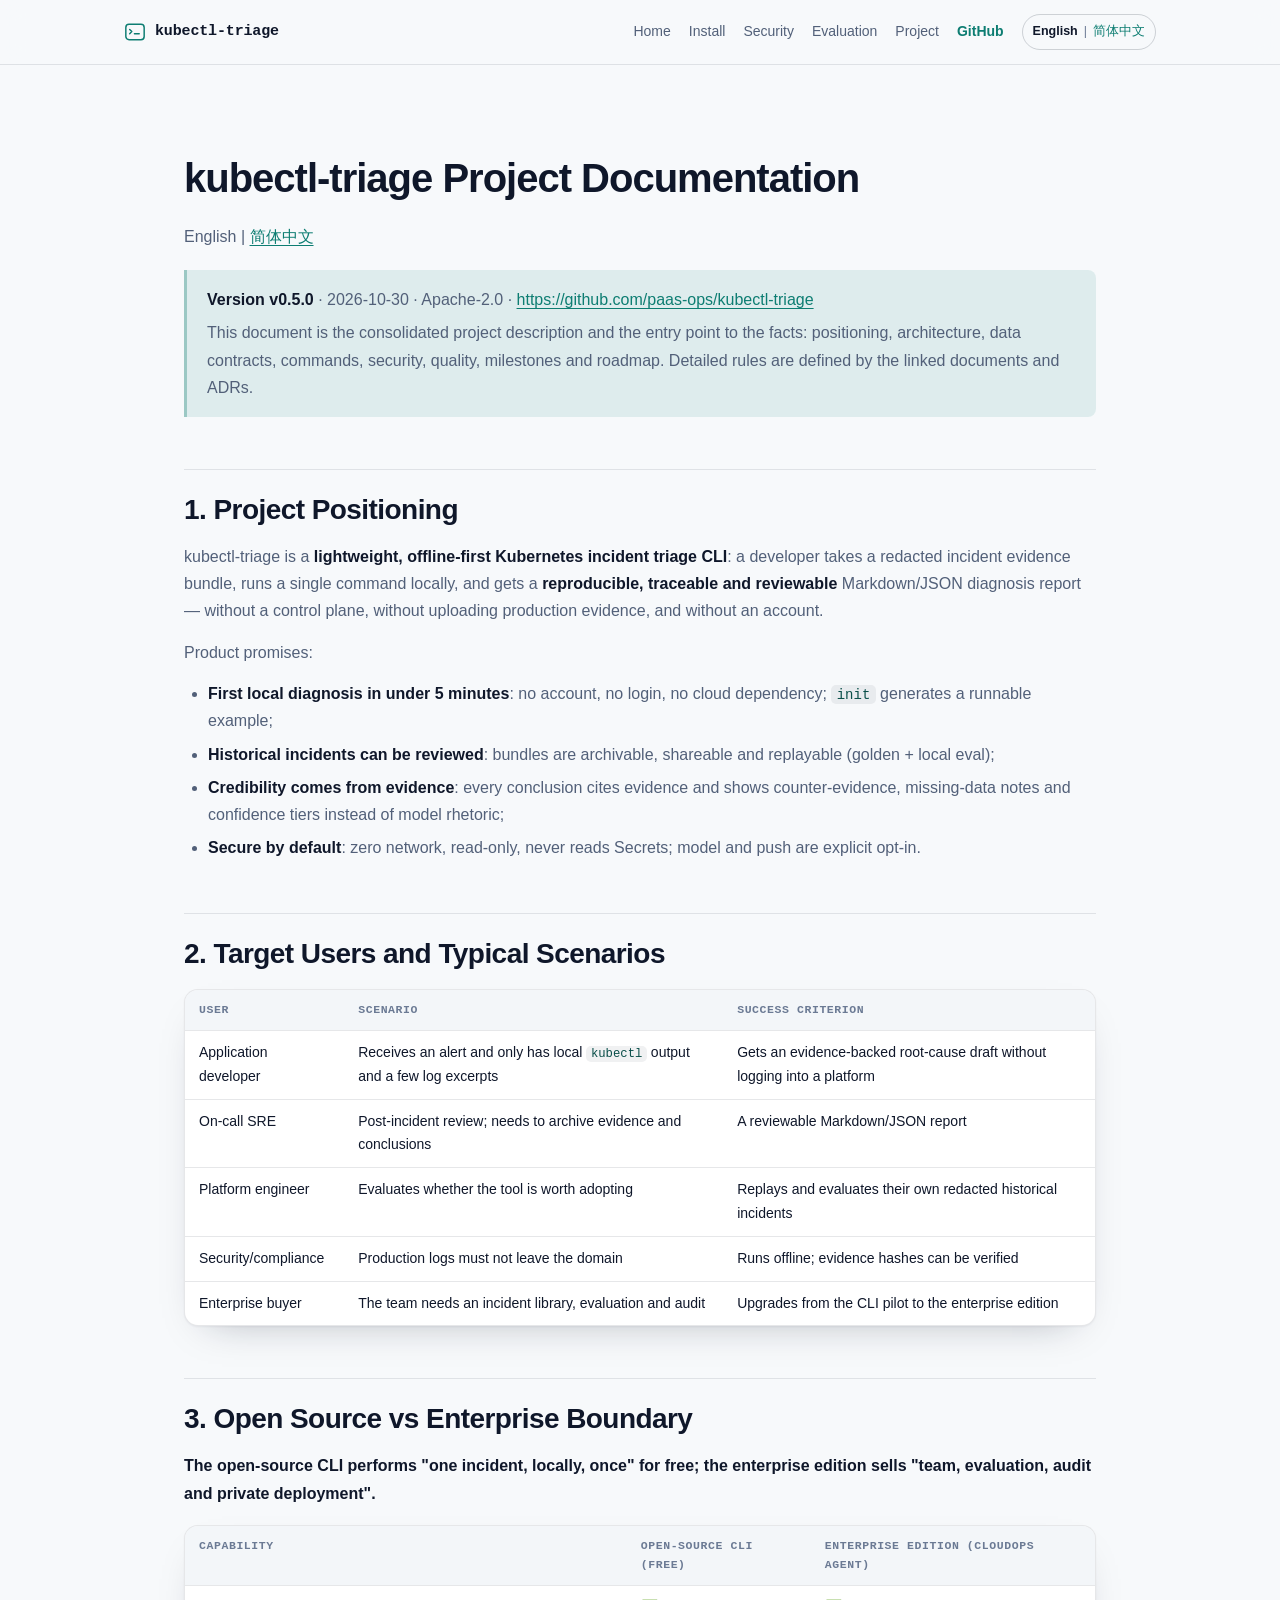
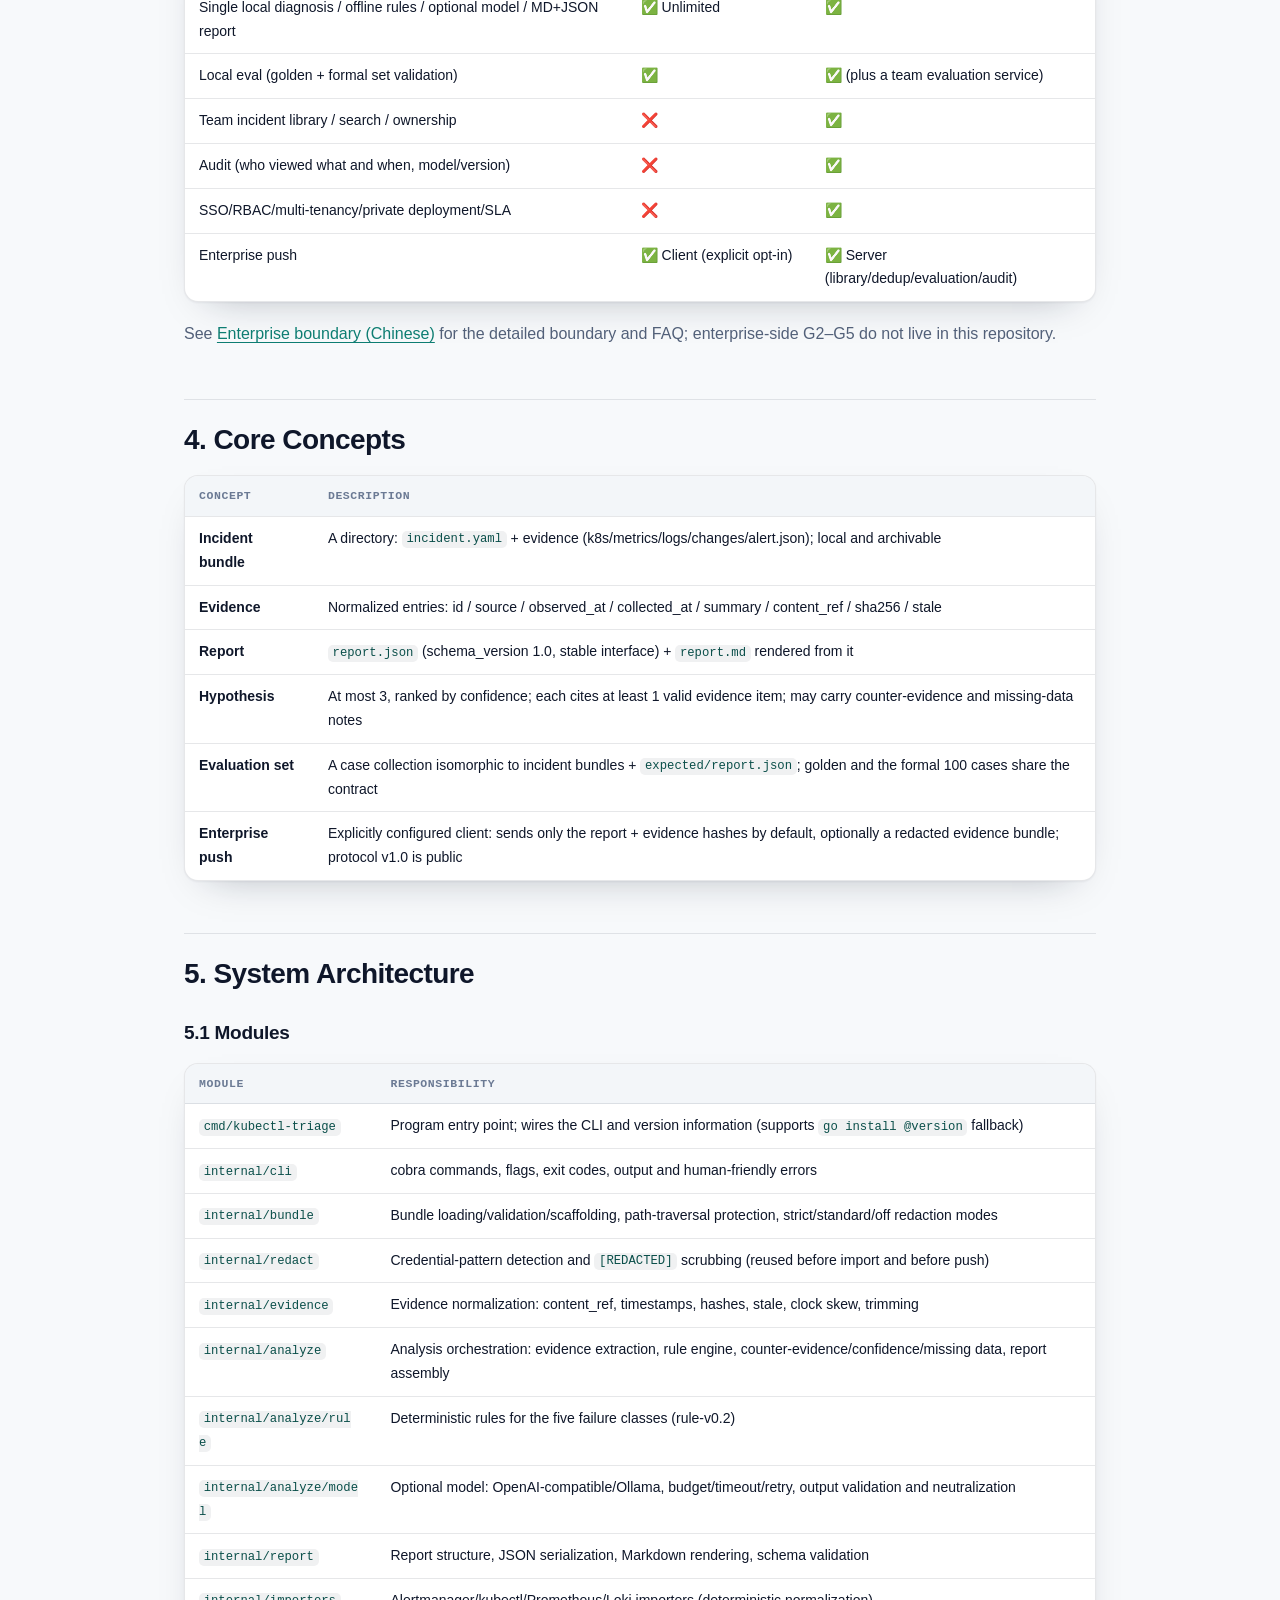
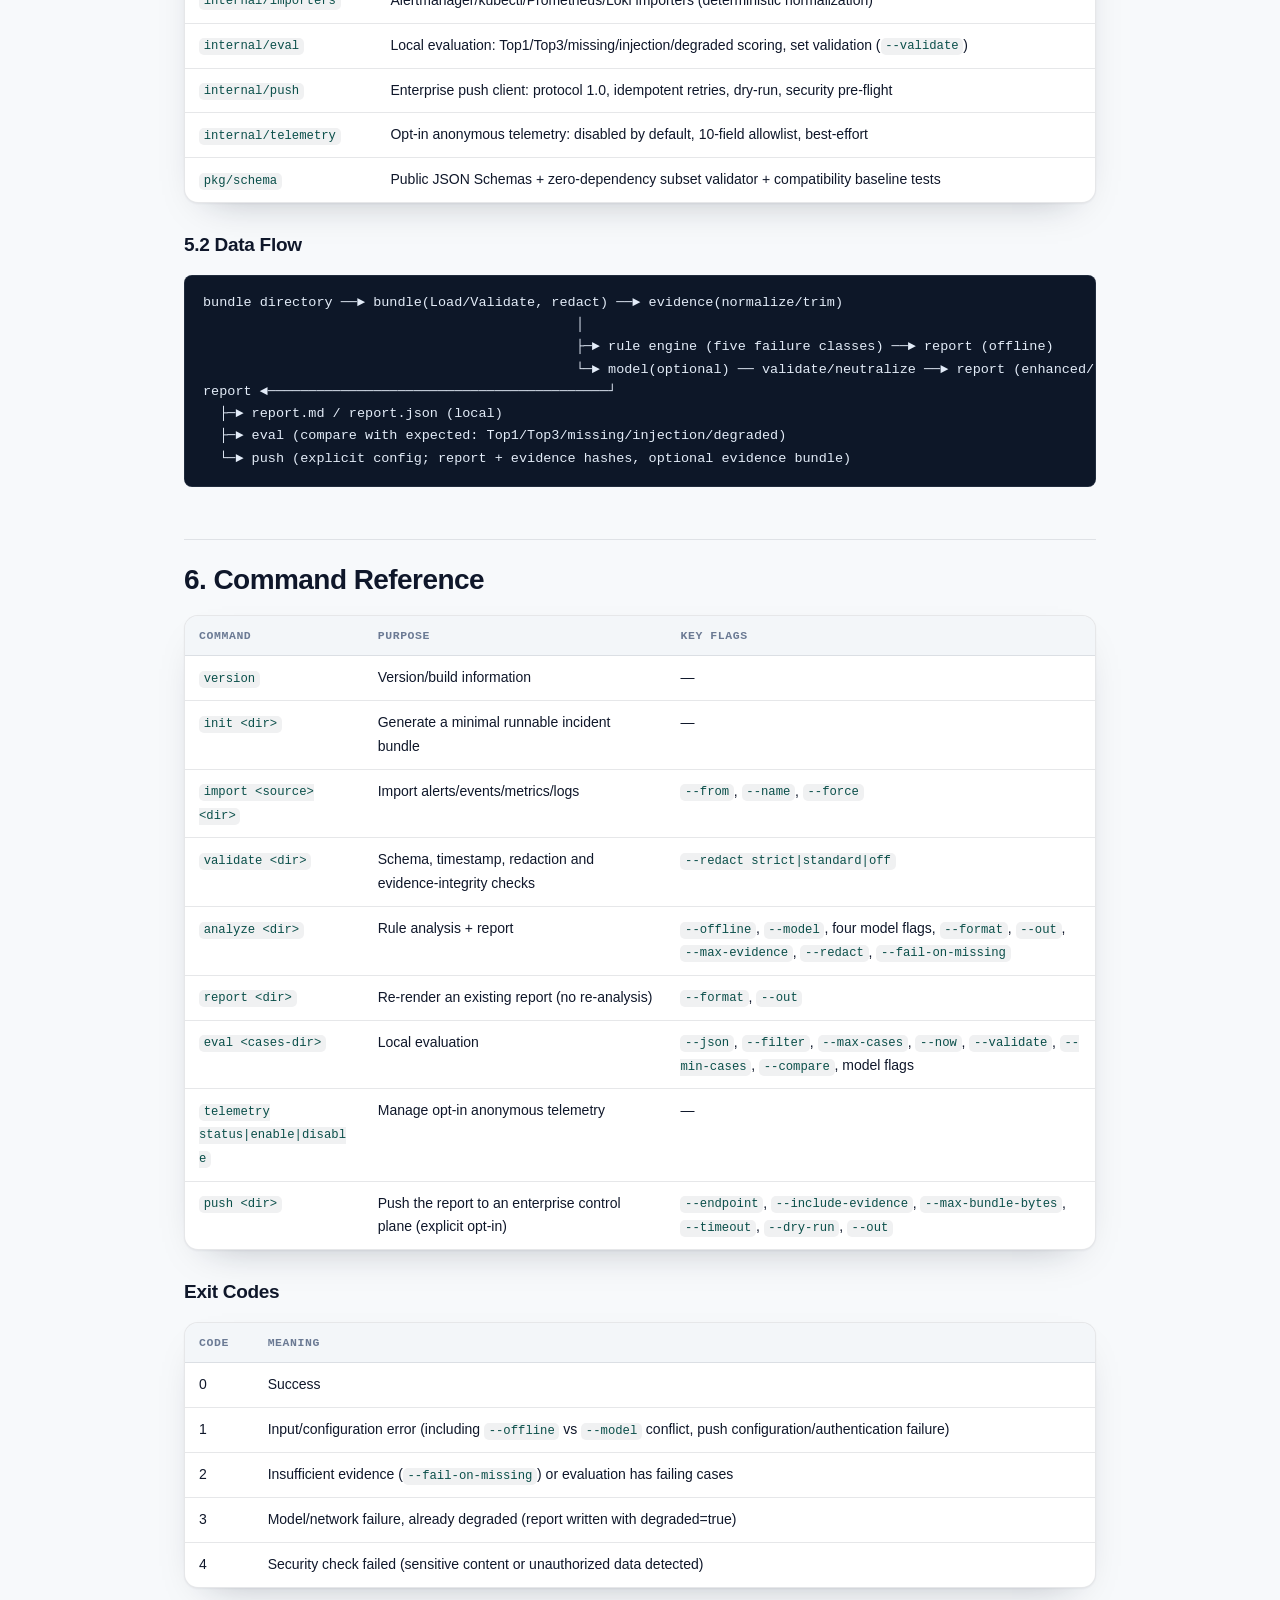
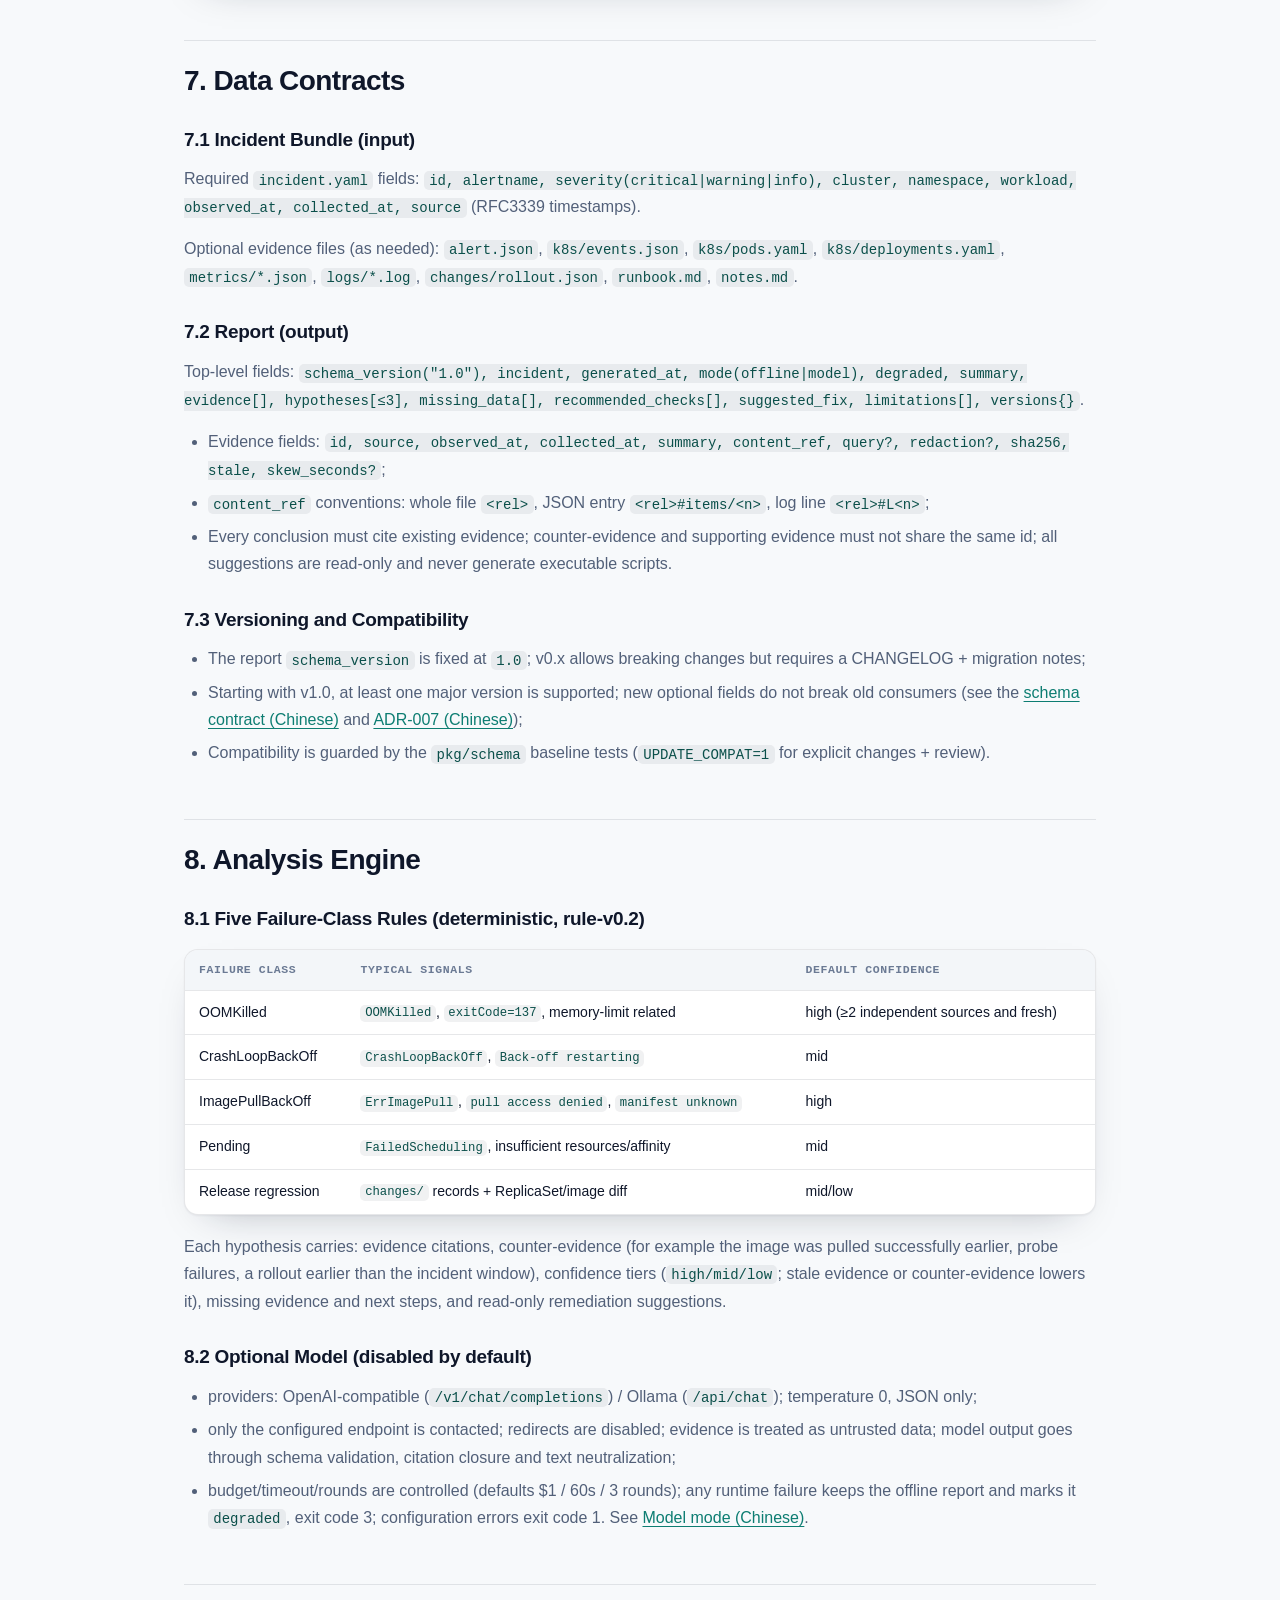
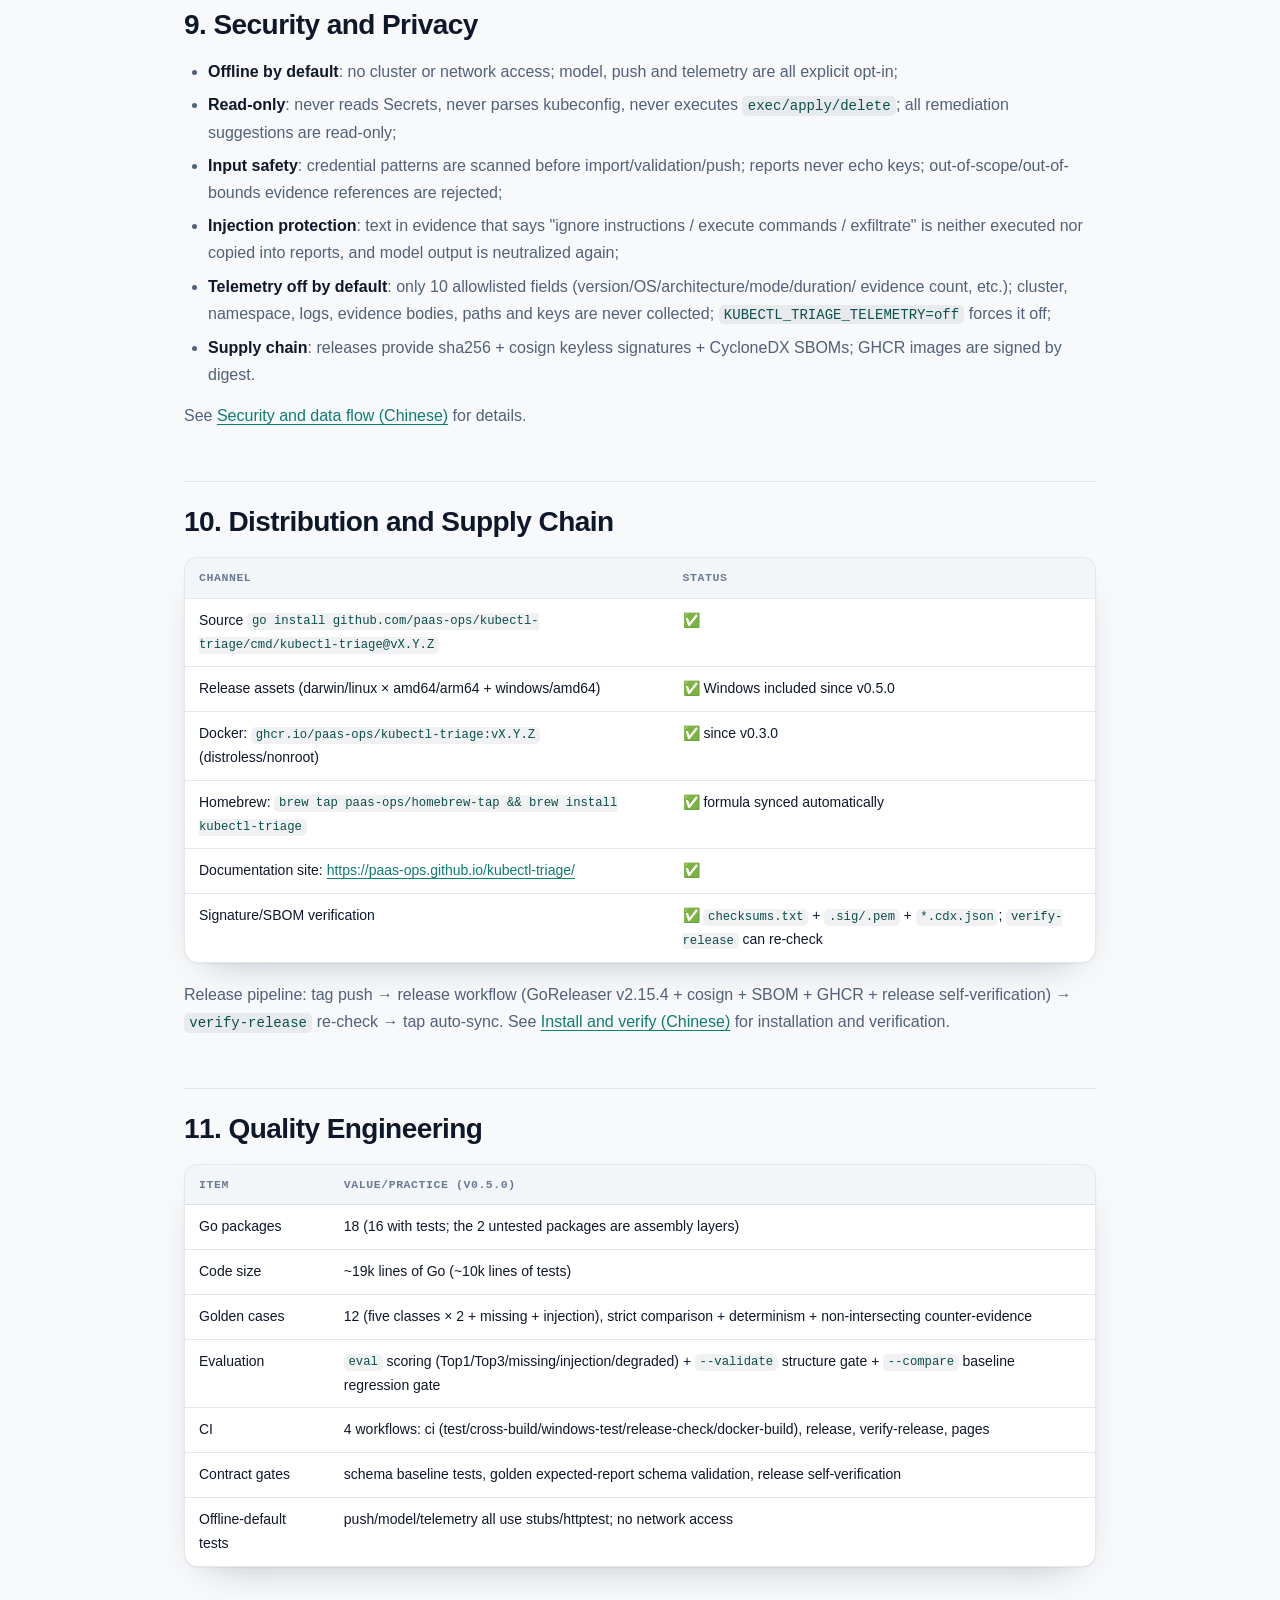
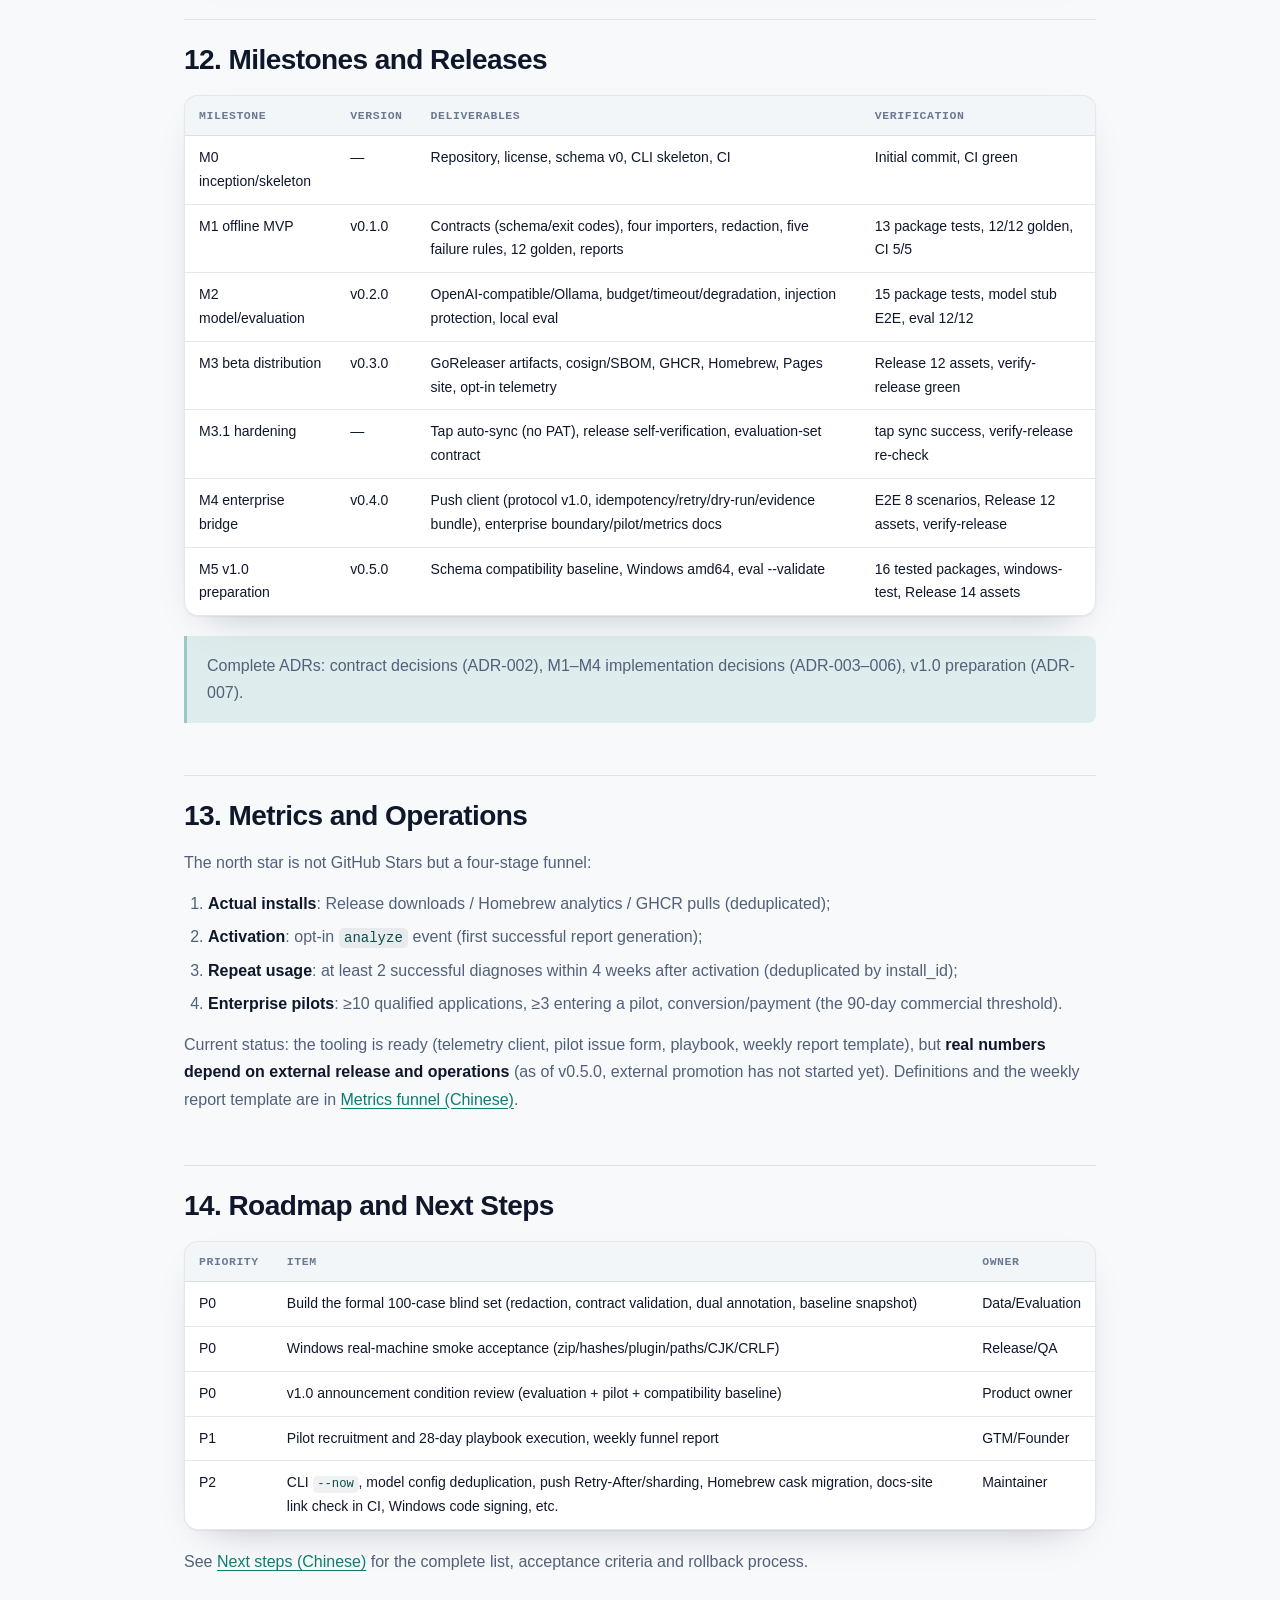
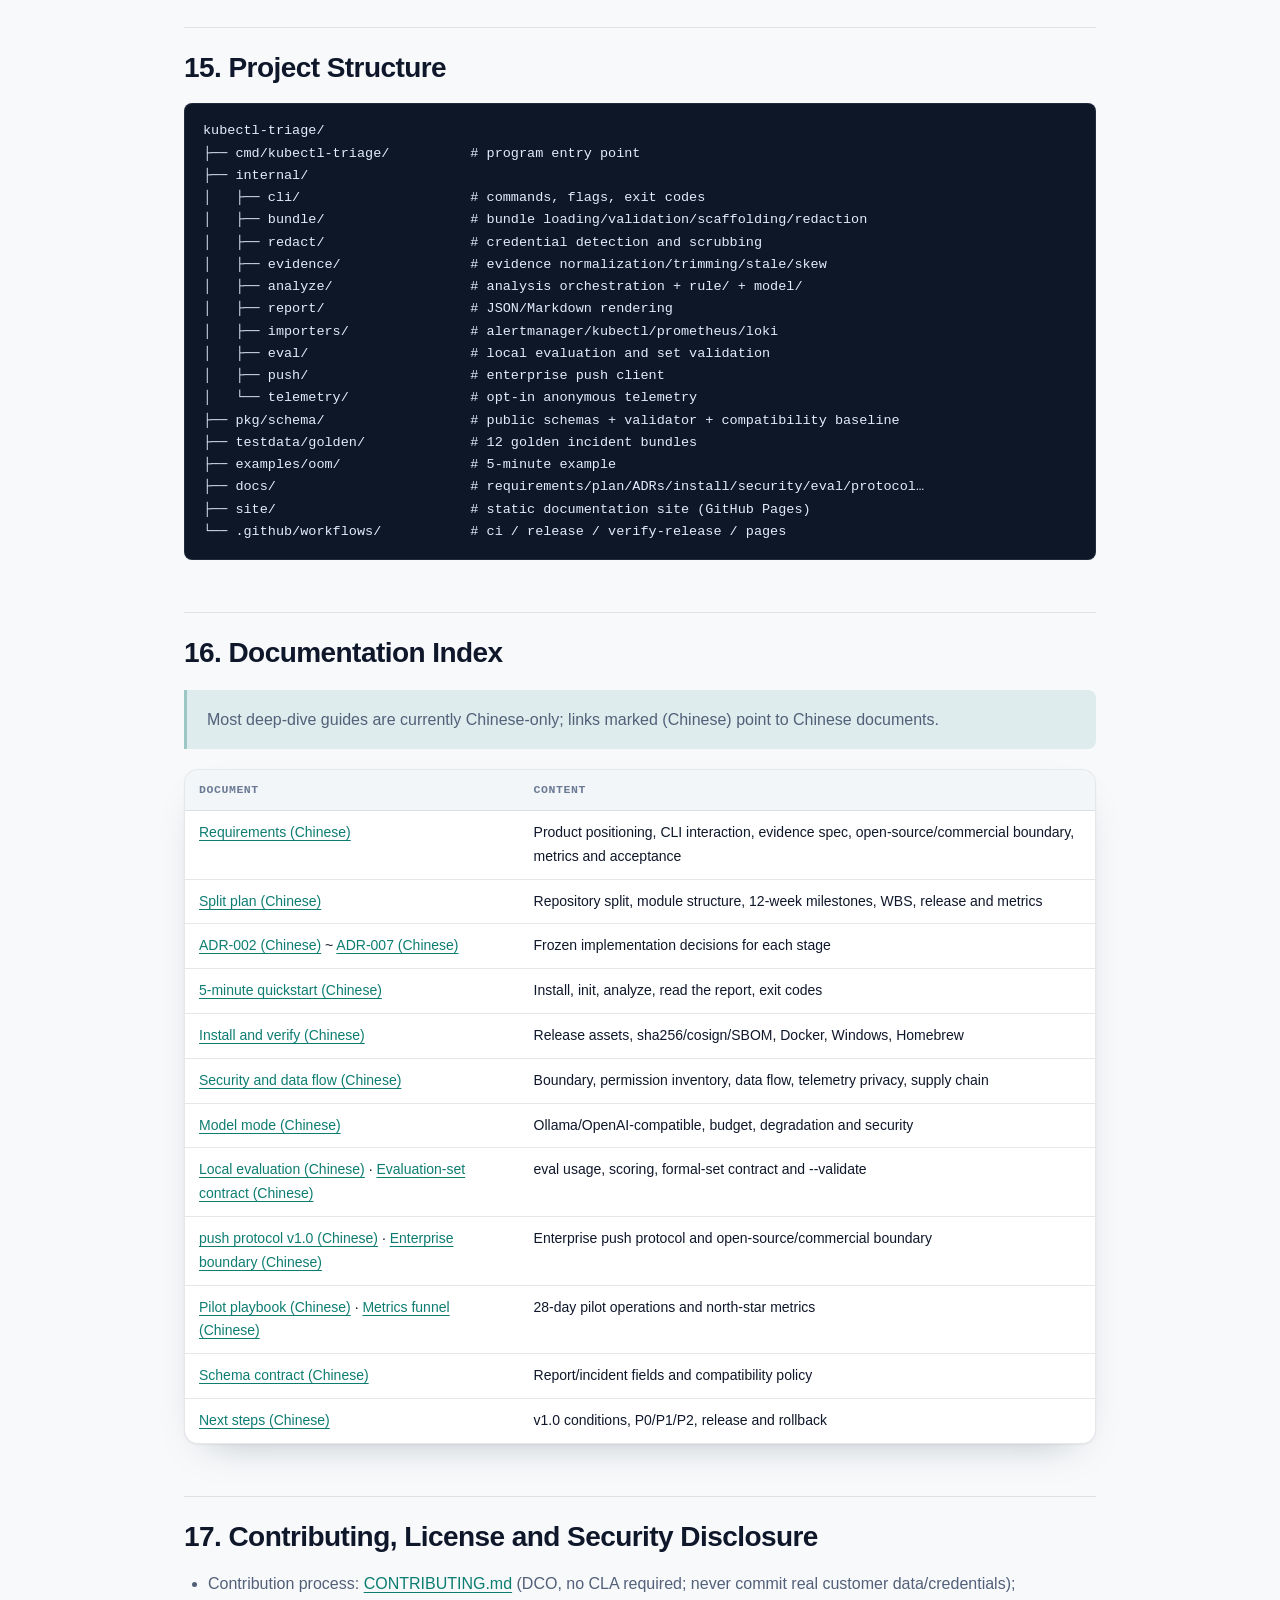
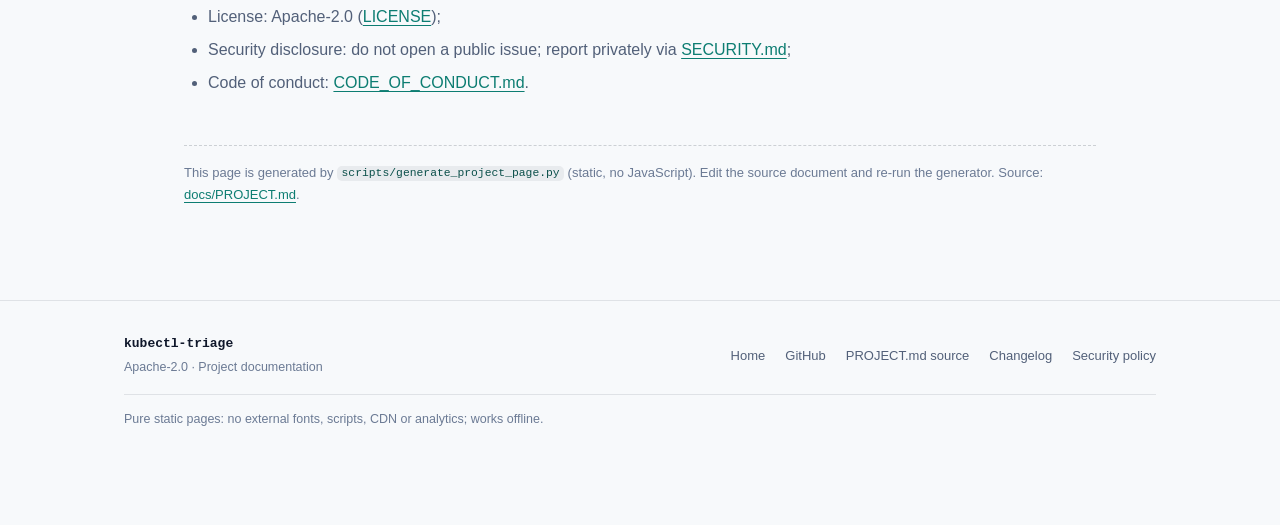
==== commit 82fa7d52: "docs: publish bilingual GitHub Pages site (English default, -zh Chinese) - site/index.html is now th" ====
--- a/site/project.html
+++ b/site/project.html
@@ -6,21 +6,21 @@
   Static by design: the only subresource is ./styles.css; external absolute
   links are documentation hyperlinks, never loaded resources.
 -->
-<html lang="zh-CN">
+<html lang="en">
 <head>
   <meta charset="utf-8">
   <meta name="viewport" content="width=device-width, initial-scale=1">
-  <title>kubectl-triage 项目文档</title>
-  <meta name="description" content="kubectl-triage 项目综合文档：定位、架构、数据契约、命令、安全、质量、里程碑与路线图（由 docs/PROJECT.md 生成）。">
+  <title>kubectl-triage Project Documentation</title>
+  <meta name="description" content="Comprehensive kubectl-triage project documentation: positioning, architecture, data contracts, commands, security, quality, milestones and roadmap.">
   <meta name="color-scheme" content="light dark">
   <link rel="stylesheet" href="styles.css">
 </head>
 <body>
-  <a class="skip-link" href="#main">跳到主要内容</a>
+  <a class="skip-link" href="#main">Skip to main content</a>
 
   <header class="site-header">
     <div class="container header-inner">
-      <a class="brand" href="index.html" aria-label="返回 kubectl-triage 首页">
+      <a class="brand" href="index.html" aria-label="kubectl-triage Project Documentation">
         <svg class="brand-mark" viewBox="0 0 24 24" width="22" height="22" aria-hidden="true" focusable="false">
           <rect x="2" y="3.5" width="20" height="17" rx="3.5" fill="none" stroke="currentColor" stroke-width="1.6"></rect>
           <path d="M6.2 9.2l2.3 2.3-2.3 2.3" fill="none" stroke="currentColor" stroke-width="1.6" stroke-linecap="round" stroke-linejoin="round"></path>
@@ -28,13 +28,10 @@
         </svg>
         <span>kubectl-triage</span>
       </a>
-      <nav class="site-nav" aria-label="主导航">
-        <a href="index.html">返回首页</a>
-        <a href="index.html#install">安装</a>
-        <a href="index.html#security">安全</a>
-        <a href="index.html#eval">评测</a>
-        <a href="project.html" aria-current="page">项目文档</a>
+      <nav class="site-nav" aria-label="Main navigation">
+        <a href="index.html">Home</a><a href="index.html#install">Install</a><a href="index.html#security">Security</a><a href="index.html#eval">Evaluation</a><a href="project.html">Project</a>
         <a class="nav-github" href="https://github.com/paas-ops/kubectl-triage">GitHub</a>
+        <span class="lang-switch" aria-label="Language"><span aria-current="true">English</span><span aria-hidden="true">|</span><a href="project-zh.html" hreflang="zh-CN" lang="zh-CN">简体中文</a></span>
       </nav>
     </div>
   </header>
@@ -42,98 +39,99 @@
   <main id="main" class="section">
     <div class="container project-doc">
       <article>
-<h1 id="kubectl-triage-项目文档">kubectl-triage 项目文档</h1>
-<blockquote><p><strong>版本 v0.5.0</strong> · 2026-10-30 · Apache-2.0 · <a href="https://github.com/paas-ops/kubectl-triage">https://github.com/paas-ops/kubectl-triage</a></p><p>本文档是项目的综合说明与事实源入口：定位、架构、数据契约、命令、安全、质量、里程碑与路线图。详细口径以各链接文档与 ADR 为准。</p></blockquote>
-<h2 id="1-项目定位">1. 项目定位</h2>
-<p>kubectl-triage 是一个<strong>轻量、离线优先的 Kubernetes 事故诊断 CLI</strong>：开发者拿到一份脱敏的事故证据包，在本地执行一条命令，得到一份<strong>可复现、可追溯、可评审</strong>的 Markdown/JSON 诊断报告——不依赖控制平面、不上传生产证据、不要求账号。</p>
-<p>产品承诺：</p>
-<ul><li><strong>5 分钟内完成第一次本地诊断</strong>：无账号、无登录、无云端依赖，<code>init</code> 生成可跑通示例；</li><li><strong>历史事故可复盘</strong>：证据包可存档、可分享、可回归（golden + 本地 eval）；</li><li><strong>可信度来自证据</strong>：每条结论引用证据，并给出反证、缺失说明与置信分层，而不是模型口吻；</li><li><strong>默认安全</strong>：默认零网络、只读、不读 Secret；模型与推送均为显式 opt-in。</li></ul>
-<h2 id="2-目标用户与典型场景">2. 目标用户与典型场景</h2>
-<div class="table-wrap"><table><thead><tr><th>用户</th><th>场景</th><th>成功标准</th></tr></thead><tbody><tr><td>应用开发者</td><td>收到告警，本地只有 <code>kubectl</code> 输出和几段日志</td><td>不登平台即得到有证据的根因草稿</td></tr><tr><td>值班 SRE</td><td>事故后复盘，需要证据与结论留档</td><td>一份可审阅的 Markdown/JSON 报告</td></tr><tr><td>平台工程师</td><td>评估诊断工具是否值得团队采购</td><td>用自己脱敏的历史事故复跑与评测</td></tr><tr><td>安全/合规</td><td>生产日志不能出域</td><td>离线模式运行、证据哈希可核验</td></tr><tr><td>企业购买者</td><td>团队需要事故库、评测与审计</td><td>从 CLI 试点升级到企业版</td></tr></tbody></table></div>
-<h2 id="3-开源版与企业版边界">3. 开源版与企业版边界</h2>
-<p><strong>开源 CLI 免费做“一次、本地、单事故”的诊断；企业版卖“团队、评测、审计、私有化”。</strong></p>
-<div class="table-wrap"><table><thead><tr><th>能力</th><th>开源 CLI（免费）</th><th>企业版（CloudOps Agent）</th></tr></thead><tbody><tr><td>单次本地诊断 / 离线规则 / 可选模型 / MD+JSON 报告</td><td>✅ 不限次数</td><td>✅</td></tr><tr><td>本地 eval（golden + 正式集校验）</td><td>✅</td><td>✅（另有团队评测服务）</td></tr><tr><td>团队事故库 / 检索 / 负责人</td><td>❌</td><td>✅</td></tr><tr><td>审计（谁在何时看了什么、模型/版本）</td><td>❌</td><td>✅</td></tr><tr><td>SSO/RBAC/多租户/私有部署/SLA</td><td>❌</td><td>✅</td></tr><tr><td>企业推送</td><td>✅ 客户端（显式 opt-in）</td><td>✅ 服务端（库/去重/评测/审计）</td></tr></tbody></table></div>
-<p>详细边界与 FAQ 见 <a href="https://github.com/paas-ops/kubectl-triage/blob/main/docs/enterprise.md">企业版边界</a>；企业侧 G2–G5 不进入本仓库。</p>
-<h2 id="4-核心概念">4. 核心概念</h2>
-<div class="table-wrap"><table><thead><tr><th>概念</th><th>说明</th></tr></thead><tbody><tr><td><strong>事故包（bundle）</strong></td><td>一个目录：<code>incident.yaml</code> + 证据（k8s/metrics/logs/changes/alert.json）；本地、可存档</td></tr><tr><td><strong>证据（evidence）</strong></td><td>规范化条目：id / source / observed_at / collected_at / summary / content_ref / sha256 / stale</td></tr><tr><td><strong>报告（report）</strong></td><td><code>report.json</code>（schema_version 1.0，稳定接口）+ 由其渲染的 <code>report.md</code></td></tr><tr><td><strong>假设（hypothesis）</strong></td><td>最多 3 条，按置信排序；每条 ≥1 条有效证据；可带反证与缺失说明</td></tr><tr><td><strong>评测集（eval set）</strong></td><td>与事故包同构的用例集合 + <code>expected/report.json</code>；golden 与正式 100 例共用契约</td></tr><tr><td><strong>企业推送（push）</strong></td><td>显式配置的客户端：默认只发报告 + 证据哈希，可选脱敏证据包；协议 v1.0 公开</td></tr></tbody></table></div>
-<h2 id="5-系统架构">5. 系统架构</h2>
-<h3 id="51-模块">5.1 模块</h3>
-<div class="table-wrap"><table><thead><tr><th>模块</th><th>职责</th></tr></thead><tbody><tr><td><code>cmd/kubectl-triage</code></td><td>程序入口，装配 CLI 与版本信息（支持 <code>go install @version</code> 回退）</td></tr><tr><td><code>internal/cli</code></td><td>cobra 命令、flag、退出码、输出与人性化错误</td></tr><tr><td><code>internal/bundle</code></td><td>事故包加载/校验/脚手架、路径穿越防护、strict/standard/off 脱敏模式</td></tr><tr><td><code>internal/redact</code></td><td>凭据模式识别与 <code>[REDACTED]</code> 清洗（导入前、推送前复用）</td></tr><tr><td><code>internal/evidence</code></td><td>证据规范化：content_ref、时间、哈希、stale、时钟偏差、裁剪</td></tr><tr><td><code>internal/analyze</code></td><td>分析编排：证据抽取、规则引擎、反证/置信/缺失、报告组装</td></tr><tr><td><code>internal/analyze/rule</code></td><td>五类故障确定性规则（rule-v0.2）</td></tr><tr><td><code>internal/analyze/model</code></td><td>可选模型：OpenAI-compatible/Ollama、预算/超时/重试、输出校验与中和</td></tr><tr><td><code>internal/report</code></td><td>报告结构、JSON 序列化、Markdown 渲染、schema 校验</td></tr><tr><td><code>internal/importers</code></td><td>Alertmanager/kubectl/Prometheus/Loki 导入器（确定性归一化）</td></tr><tr><td><code>internal/eval</code></td><td>本地评测：Top1/Top3/缺失/注入/降级评分、集合校验（<code>--validate</code>）</td></tr><tr><td><code>internal/push</code></td><td>企业推送客户端：协议 1.0、幂等重试、dry-run、安全预检</td></tr><tr><td><code>internal/telemetry</code></td><td>opt-in 匿名遥测：默认关闭、10 字段白名单、best-effort</td></tr><tr><td><code>pkg/schema</code></td><td>公开 JSON Schema + 零依赖子集校验器 + 兼容性基线测试</td></tr></tbody></table></div>
-<h3 id="52-数据流">5.2 数据流</h3>
-<pre><code class="language-text">事故包目录 ──► bundle(Load/Validate, redact) ──► evidence(规范化/裁剪)
+<h1 id="kubectl-triage-project-documentation">kubectl-triage Project Documentation</h1>
+<p>English | <a href="project-zh.html" hreflang="zh-CN" lang="zh-CN">简体中文</a></p>
+<blockquote><p><strong>Version v0.5.0</strong> · 2026-10-30 · Apache-2.0 · <a href="https://github.com/paas-ops/kubectl-triage">https://github.com/paas-ops/kubectl-triage</a></p><p>This document is the consolidated project description and the entry point to the facts: positioning, architecture, data contracts, commands, security, quality, milestones and roadmap. Detailed rules are defined by the linked documents and ADRs.</p></blockquote>
+<h2 id="1-project-positioning">1. Project Positioning</h2>
+<p>kubectl-triage is a <strong>lightweight, offline-first Kubernetes incident triage CLI</strong>: a developer takes a redacted incident evidence bundle, runs a single command locally, and gets a <strong>reproducible, traceable and reviewable</strong> Markdown/JSON diagnosis report — without a control plane, without uploading production evidence, and without an account.</p>
+<p>Product promises:</p>
+<ul><li><strong>First local diagnosis in under 5 minutes</strong>: no account, no login, no cloud dependency; <code>init</code> generates a runnable example;</li><li><strong>Historical incidents can be reviewed</strong>: bundles are archivable, shareable and replayable (golden + local eval);</li><li><strong>Credibility comes from evidence</strong>: every conclusion cites evidence and shows counter-evidence, missing-data notes and confidence tiers instead of model rhetoric;</li><li><strong>Secure by default</strong>: zero network, read-only, never reads Secrets; model and push are explicit opt-in.</li></ul>
+<h2 id="2-target-users-and-typical-scenarios">2. Target Users and Typical Scenarios</h2>
+<div class="table-wrap"><table><thead><tr><th>User</th><th>Scenario</th><th>Success criterion</th></tr></thead><tbody><tr><td>Application developer</td><td>Receives an alert and only has local <code>kubectl</code> output and a few log excerpts</td><td>Gets an evidence-backed root-cause draft without logging into a platform</td></tr><tr><td>On-call SRE</td><td>Post-incident review; needs to archive evidence and conclusions</td><td>A reviewable Markdown/JSON report</td></tr><tr><td>Platform engineer</td><td>Evaluates whether the tool is worth adopting</td><td>Replays and evaluates their own redacted historical incidents</td></tr><tr><td>Security/compliance</td><td>Production logs must not leave the domain</td><td>Runs offline; evidence hashes can be verified</td></tr><tr><td>Enterprise buyer</td><td>The team needs an incident library, evaluation and audit</td><td>Upgrades from the CLI pilot to the enterprise edition</td></tr></tbody></table></div>
+<h2 id="3-open-source-vs-enterprise-boundary">3. Open Source vs Enterprise Boundary</h2>
+<p><strong>The open-source CLI performs "one incident, locally, once" for free; the enterprise edition sells "team, evaluation, audit and private deployment".</strong></p>
+<div class="table-wrap"><table><thead><tr><th>Capability</th><th>Open-source CLI (free)</th><th>Enterprise edition (CloudOps Agent)</th></tr></thead><tbody><tr><td>Single local diagnosis / offline rules / optional model / MD+JSON report</td><td>✅ Unlimited</td><td>✅</td></tr><tr><td>Local eval (golden + formal set validation)</td><td>✅</td><td>✅ (plus a team evaluation service)</td></tr><tr><td>Team incident library / search / ownership</td><td>❌</td><td>✅</td></tr><tr><td>Audit (who viewed what and when, model/version)</td><td>❌</td><td>✅</td></tr><tr><td>SSO/RBAC/multi-tenancy/private deployment/SLA</td><td>❌</td><td>✅</td></tr><tr><td>Enterprise push</td><td>✅ Client (explicit opt-in)</td><td>✅ Server (library/dedup/evaluation/audit)</td></tr></tbody></table></div>
+<p>See <a href="https://github.com/paas-ops/kubectl-triage/blob/main/docs/enterprise.md">Enterprise boundary (Chinese)</a> for the detailed boundary and FAQ; enterprise-side G2–G5 do not live in this repository.</p>
+<h2 id="4-core-concepts">4. Core Concepts</h2>
+<div class="table-wrap"><table><thead><tr><th>Concept</th><th>Description</th></tr></thead><tbody><tr><td><strong>Incident bundle</strong></td><td>A directory: <code>incident.yaml</code> + evidence (k8s/metrics/logs/changes/alert.json); local and archivable</td></tr><tr><td><strong>Evidence</strong></td><td>Normalized entries: id / source / observed_at / collected_at / summary / content_ref / sha256 / stale</td></tr><tr><td><strong>Report</strong></td><td><code>report.json</code> (schema_version 1.0, stable interface) + <code>report.md</code> rendered from it</td></tr><tr><td><strong>Hypothesis</strong></td><td>At most 3, ranked by confidence; each cites at least 1 valid evidence item; may carry counter-evidence and missing-data notes</td></tr><tr><td><strong>Evaluation set</strong></td><td>A case collection isomorphic to incident bundles + <code>expected/report.json</code>; golden and the formal 100 cases share the contract</td></tr><tr><td><strong>Enterprise push</strong></td><td>Explicitly configured client: sends only the report + evidence hashes by default, optionally a redacted evidence bundle; protocol v1.0 is public</td></tr></tbody></table></div>
+<h2 id="5-system-architecture">5. System Architecture</h2>
+<h3 id="51-modules">5.1 Modules</h3>
+<div class="table-wrap"><table><thead><tr><th>Module</th><th>Responsibility</th></tr></thead><tbody><tr><td><code>cmd/kubectl-triage</code></td><td>Program entry point; wires the CLI and version information (supports <code>go install @version</code> fallback)</td></tr><tr><td><code>internal/cli</code></td><td>cobra commands, flags, exit codes, output and human-friendly errors</td></tr><tr><td><code>internal/bundle</code></td><td>Bundle loading/validation/scaffolding, path-traversal protection, strict/standard/off redaction modes</td></tr><tr><td><code>internal/redact</code></td><td>Credential-pattern detection and <code>[REDACTED]</code> scrubbing (reused before import and before push)</td></tr><tr><td><code>internal/evidence</code></td><td>Evidence normalization: content_ref, timestamps, hashes, stale, clock skew, trimming</td></tr><tr><td><code>internal/analyze</code></td><td>Analysis orchestration: evidence extraction, rule engine, counter-evidence/confidence/missing data, report assembly</td></tr><tr><td><code>internal/analyze/rule</code></td><td>Deterministic rules for the five failure classes (rule-v0.2)</td></tr><tr><td><code>internal/analyze/model</code></td><td>Optional model: OpenAI-compatible/Ollama, budget/timeout/retry, output validation and neutralization</td></tr><tr><td><code>internal/report</code></td><td>Report structure, JSON serialization, Markdown rendering, schema validation</td></tr><tr><td><code>internal/importers</code></td><td>Alertmanager/kubectl/Prometheus/Loki importers (deterministic normalization)</td></tr><tr><td><code>internal/eval</code></td><td>Local evaluation: Top1/Top3/missing/injection/degraded scoring, set validation (<code>--validate</code>)</td></tr><tr><td><code>internal/push</code></td><td>Enterprise push client: protocol 1.0, idempotent retries, dry-run, security pre-flight</td></tr><tr><td><code>internal/telemetry</code></td><td>Opt-in anonymous telemetry: disabled by default, 10-field allowlist, best-effort</td></tr><tr><td><code>pkg/schema</code></td><td>Public JSON Schemas + zero-dependency subset validator + compatibility baseline tests</td></tr></tbody></table></div>
+<h3 id="52-data-flow">5.2 Data Flow</h3>
+<pre><code class="language-text">bundle directory ──► bundle(Load/Validate, redact) ──► evidence(normalize/trim)
                                               │
-                                              ├─► rule 引擎（五类规则）──► 报告（离线）
-                                              └─► model(可选) ── 校验/中和 ──► 报告（增强/降级）
-报告 ◄──────────────────────────────────────────┘
-  ├─► report.md / report.json（本地）
-  ├─► eval（与 expected 对比：Top1/Top3/缺失/注入/降级）
-  └─► push（显式配置；报告+证据哈希，可选证据包）</code></pre>
-<h2 id="6-命令参考">6. 命令参考</h2>
-<div class="table-wrap"><table><thead><tr><th>命令</th><th>用途</th><th>关键 flags</th></tr></thead><tbody><tr><td><code>version</code></td><td>版本/构建信息</td><td>—</td></tr><tr><td><code>init &lt;dir&gt;</code></td><td>生成最小可跑事故包</td><td>—</td></tr><tr><td><code>import &lt;source&gt; &lt;dir&gt;</code></td><td>导入告警/事件/指标/日志</td><td><code>--from</code>、<code>--name</code>、<code>--force</code></td></tr><tr><td><code>validate &lt;dir&gt;</code></td><td>schema、时间、脱敏与证据完整性校验</td><td><code>--redact strict|standard|off</code></td></tr><tr><td><code>analyze &lt;dir&gt;</code></td><td>规则分析 + 报告</td><td><code>--offline</code>、<code>--model</code>、模型 4 flag、<code>--format</code>、<code>--out</code>、<code>--max-evidence</code>、<code>--redact</code>、<code>--fail-on-missing</code></td></tr><tr><td><code>report &lt;dir&gt;</code></td><td>重新渲染已有报告（不重新分析）</td><td><code>--format</code>、<code>--out</code></td></tr><tr><td><code>eval &lt;cases-dir&gt;</code></td><td>本地评测</td><td><code>--json</code>、<code>--filter</code>、<code>--max-cases</code>、<code>--now</code>、<code>--validate</code>、<code>--min-cases</code>、<code>--compare</code>、模型 flags</td></tr><tr><td><code>telemetry status|enable|disable</code></td><td>opt-in 匿名遥测管理</td><td>—</td></tr><tr><td><code>push &lt;dir&gt;</code></td><td>推送报告到企业控制平面（显式 opt-in）</td><td><code>--endpoint</code>、<code>--include-evidence</code>、<code>--max-bundle-bytes</code>、<code>--timeout</code>、<code>--dry-run</code>、<code>--out</code></td></tr></tbody></table></div>
-<h3 id="退出码">退出码</h3>
-<div class="table-wrap"><table><thead><tr><th>码</th><th>含义</th></tr></thead><tbody><tr><td>0</td><td>成功</td></tr><tr><td>1</td><td>输入/配置错误（含 <code>--offline</code> 与 <code>--model</code> 冲突、push 配置/鉴权失败）</td></tr><tr><td>2</td><td>证据不足（<code>--fail-on-missing</code>）或评测存在不通过用例</td></tr><tr><td>3</td><td>模型/网络失败已降级（报告已写出并标注 degraded）</td></tr><tr><td>4</td><td>安全校验失败（发现敏感内容/越权数据）</td></tr></tbody></table></div>
-<h2 id="7-数据契约">7. 数据契约</h2>
-<h3 id="71-事故包输入">7.1 事故包（输入）</h3>
-<p><code>incident.yaml</code> 必填字段：<code>id, alertname, severity(critical|warning|info), cluster, namespace, workload, observed_at, collected_at, source</code>（RFC3339 时间）。</p>
-<p>证据文件（可选，按需）：<code>alert.json</code>、<code>k8s/events.json</code>、<code>k8s/pods.yaml</code>、<code>k8s/deployments.yaml</code>、<code>metrics/*.json</code>、<code>logs/*.log</code>、<code>changes/rollout.json</code>、<code>runbook.md</code>、<code>notes.md</code>。</p>
-<h3 id="72-报告输出">7.2 报告（输出）</h3>
-<p>顶层字段：<code>schema_version("1.0"), incident, generated_at, mode(offline|model), degraded, summary, evidence[], hypotheses[≤3], missing_data[], recommended_checks[], suggested_fix, limitations[], versions{}</code>。</p>
-<ul><li>证据字段：<code>id, source, observed_at, collected_at, summary, content_ref, query?, redaction?, sha256, stale, skew_seconds?</code>；</li><li><code>content_ref</code> 约定：整文件 <code>&lt;rel&gt;</code>、JSON 条目 <code>&lt;rel&gt;#items/&lt;n&gt;</code>、日志行<code>&lt;rel&gt;#L&lt;n&gt;</code>；</li><li>每条结论必须引用存在证据；反证与支持证据不得同 id；建议均为只读、不生成可执行脚本。</li></ul>
-<h3 id="73-版本与兼容">7.3 版本与兼容</h3>
-<ul><li>报告 <code>schema_version</code> 固定 <code>1.0</code>；v0.x 允许破坏性变更但需 CHANGELOG + 迁移说明；</li><li>v1.0 起至少兼容一个大版本；新增可选字段不破坏旧消费者（策略见 <a href="https://github.com/paas-ops/kubectl-triage/blob/main/docs/schema.md">schema 契约</a> 与<a href="https://github.com/paas-ops/kubectl-triage/blob/main/docs/adr/ADR-007-v1.0%E5%87%86%E5%A4%87.md">ADR-007</a>）；</li><li>兼容性由 <code>pkg/schema</code> 基线测试守护（<code>UPDATE_COMPAT=1</code> 显式变更 + review）。</li></ul>
-<h2 id="8-分析引擎">8. 分析引擎</h2>
-<h3 id="81-五类故障规则确定性rule-v02">8.1 五类故障规则（确定性，rule-v0.2）</h3>
-<div class="table-wrap"><table><thead><tr><th>故障类</th><th>典型信号</th><th>默认置信</th></tr></thead><tbody><tr><td>OOMKilled</td><td><code>OOMKilled</code>、<code>exitCode=137</code>、内存 limit 相关</td><td>high（≥2 独立来源且新鲜）</td></tr><tr><td>CrashLoopBackOff</td><td><code>CrashLoopBackOff</code>、<code>Back-off restarting</code></td><td>mid</td></tr><tr><td>ImagePullBackOff</td><td><code>ErrImagePull</code>、<code>pull access denied</code>、<code>manifest unknown</code></td><td>high</td></tr><tr><td>Pending</td><td><code>FailedScheduling</code>、资源不足/亲和性</td><td>mid</td></tr><tr><td>发布回归</td><td><code>changes/</code> 记录 + ReplicaSet/镜像差异</td><td>mid/low</td></tr></tbody></table></div>
-<p>每个假设带：证据引用、反证（如镜像曾成功拉取、探针失败、发布早于故障窗口）、置信分层（<code>high/mid/low</code>，stale/反证会降级）、缺失证据与下一步、只读修复建议。</p>
-<h3 id="82-可选模型默认关闭">8.2 可选模型（默认关闭）</h3>
-<ul><li>provider：OpenAI-compatible（<code>/v1/chat/completions</code>）/ Ollama（<code>/api/chat</code>）；温度 0、仅 JSON；</li><li>只访问配置端点、禁用重定向；证据视为不可信数据；模型输出经 schema + 引用闭合 + 文本中和；</li><li>预算/超时/轮次受控（默认 $1 / 60s / 3 轮）；任何运行时失败保留离线报告并标 <code>degraded</code>，退出码 3；配置错误退出码 1。详见 <a href="https://github.com/paas-ops/kubectl-triage/blob/main/docs/model.md">模型模式</a>。</li></ul>
-<h2 id="9-安全与隐私">9. 安全与隐私</h2>
-<ul><li><strong>默认离线</strong>：不访问集群、不访问网络；模型、push、遥测均显式 opt-in；</li><li><strong>只读</strong>：不读 Secret、不解析 kubeconfig、不执行 <code>exec/apply/delete</code>；修复建议均只读；</li><li><strong>输入安全</strong>：导入/校验/推送前扫描凭据模式；报告不回显密钥；越权/越界证据引用拒绝；</li><li><strong>注入防护</strong>：证据中“忽略指令/执行命令/外传”类文本不执行、不进入报告，模型输出二次中和；</li><li><strong>遥测默认关闭</strong>：仅 10 个白名单字段（版本/OS/架构/模式/耗时/证据条数等），绝不采集集群、命名空间、日志、证据正文、路径、密钥；<code>KUBECTL_TRIAGE_TELEMETRY=off</code> 强制关闭；</li><li><strong>供应链</strong>：Release 提供 sha256 + cosign keyless 签名 + CycloneDX SBOM；GHCR 镜像按 digest 签名。</li></ul>
-<p>详见 <a href="https://github.com/paas-ops/kubectl-triage/blob/main/docs/security.md">安全与数据流</a>。</p>
-<h2 id="10-分发与供应链">10. 分发与供应链</h2>
-<div class="table-wrap"><table><thead><tr><th>渠道</th><th>状态</th></tr></thead><tbody><tr><td>源码 <code>go install github.com/paas-ops/kubectl-triage/cmd/kubectl-triage@vX.Y.Z</code></td><td>✅</td></tr><tr><td>Release 资产（darwin/linux × amd64/arm64 + windows/amd64）</td><td>✅ v0.5.0 起含 Windows</td></tr><tr><td>Docker：<code>ghcr.io/paas-ops/kubectl-triage:vX.Y.Z</code>（distroless/nonroot）</td><td>✅ v0.3.0 起</td></tr><tr><td>Homebrew：<code>brew tap paas-ops/homebrew-tap &amp;&amp; brew install kubectl-triage</code></td><td>✅ 自动同步 formula</td></tr><tr><td>文档站：<a href="https://paas-ops.github.io/kubectl-triage/">https://paas-ops.github.io/kubectl-triage/</a></td><td>✅</td></tr><tr><td>签名/SBOM 校验</td><td>✅ <code>checksums.txt</code> + <code>.sig/.pem</code> + <code>*.cdx.json</code>，<code>verify-release</code> 可复验</td></tr></tbody></table></div>
-<p>发布流程：tag push → release workflow（GoReleaser v2.15.4 + cosign + SBOM + GHCR + 发布自校验）→ <code>verify-release</code> 复验 → tap 自动同步。安装与校验见 <a href="https://github.com/paas-ops/kubectl-triage/blob/main/docs/install.md">安装与校验</a>。</p>
-<h2 id="11-质量工程">11. 质量工程</h2>
-<div class="table-wrap"><table><thead><tr><th>项</th><th>数值/做法（v0.5.0）</th></tr></thead><tbody><tr><td>Go 包</td><td>18 个（16 个有测试，2 个无测试包为装配层）</td></tr><tr><td>代码规模</td><td>约 19k 行 Go（其中测试约 10k 行）</td></tr><tr><td>golden 用例</td><td>12 个（五类×2 + 缺失 + 注入），严格比对 + 确定性 + 反证不相交</td></tr><tr><td>评测</td><td><code>eval</code> 评分（Top1/Top3/缺失/注入/降级）+ <code>--validate</code> 集合结构门禁 + <code>--compare</code> 基线回归门禁</td></tr><tr><td>CI</td><td>4 个 workflow：ci（test/cross-build/windows-test/release-check/docker-build）、release、verify-release、pages</td></tr><tr><td>契约门禁</td><td>schema 基线测试、golden expected schema 校验、release 自验签</td></tr><tr><td>默认离线测试</td><td>push/model/telemetry 全部 stub/httptest，不触网</td></tr></tbody></table></div>
-<h2 id="12-里程碑与版本">12. 里程碑与版本</h2>
-<div class="table-wrap"><table><thead><tr><th>里程碑</th><th>版本</th><th>交付</th><th>验证</th></tr></thead><tbody><tr><td>M0 立项/骨架</td><td>—</td><td>仓库、license、schema v0、CLI 骨架、CI</td><td>初始提交，CI 绿</td></tr><tr><td>M1 离线 MVP</td><td>v0.1.0</td><td>契约（schema/退出码）、四导入器、脱敏、五类规则、12 golden、报告</td><td>13 包测试、12/12 golden、CI 5/5</td></tr><tr><td>M2 模型/评测</td><td>v0.2.0</td><td>OpenAI-compatible/Ollama、预算/超时/降级、注入防护、本地 eval</td><td>15 包测试、模型 stub E2E、eval 12/12</td></tr><tr><td>M3 Beta 分发</td><td>v0.3.0</td><td>GoReleaser 产物、cosign/SBOM、GHCR、Homebrew、Pages 站点、opt-in 遥测</td><td>Release 12 资产、verify-release 绿</td></tr><tr><td>M3.1 加固</td><td>—</td><td>tap 自动同步（无 PAT）、发布自验签、评测集契约</td><td>tap sync 成功、verify-release 复验</td></tr><tr><td>M4 企业桥</td><td>v0.4.0</td><td>push 客户端（协议 v1.0、幂等/重试/dry-run/证据包）、企业边界/试点/指标文档</td><td>E2E 8 场景、Release 12 资产、verify-release</td></tr><tr><td>M5 v1.0 准备</td><td>v0.5.0</td><td>schema 兼容基线、Windows amd64、eval --validate</td><td>16 测试包、windows-test、Release 14 资产</td></tr></tbody></table></div>
-<blockquote><p>完整 ADR：契约口径（ADR-002）、M1–M4 实现口径（ADR-003–006）、v1.0 准备（ADR-007）。</p></blockquote>
-<h2 id="13-指标与运营">13. 指标与运营</h2>
-<p>北极星不是 Star，而是四层漏斗：</p>
-<ol><li><strong>实际安装</strong>：Release 下载 / Homebrew analytics / GHCR 拉取（去重）；</li><li><strong>激活</strong>：opt-in <code>analyze</code> 事件（首次成功生成报告）；</li><li><strong>重复使用</strong>：激活后 4 周内 ≥2 次成功诊断（install_id 去重）；</li><li><strong>企业试点</strong>：合格申请 ≥10、进入试点 ≥3、转正/付费（90 天商业门槛）。</li></ol>
-<p>当前状态：工具链已就绪（遥测客户端、试点 issue 表单、playbook、周报模板），<strong>真实数字依赖对外发布与运营</strong>（截至 v0.5.0 尚未开始外部推广）。定义与周报模板见 <a href="https://github.com/paas-ops/kubectl-triage/blob/main/docs/metrics.md">指标漏斗</a>。</p>
-<h2 id="14-路线图与下一步">14. 路线图与下一步</h2>
-<div class="table-wrap"><table><thead><tr><th>优先级</th><th>事项</th><th>负责方</th></tr></thead><tbody><tr><td>P0</td><td>建设正式 100 例盲测集（脱敏、契约校验、双人标注、基线快照）</td><td>数据/评测</td></tr><tr><td>P0</td><td>Windows 实机冒烟验收（zip/哈希/插件/路径/CJK/CRLF）</td><td>Release/QA</td></tr><tr><td>P0</td><td>v1.0 宣布条件评审（评测 + 试点 + 兼容基线）</td><td>产品负责人</td></tr><tr><td>P1</td><td>试点招募与 28 天 playbook 执行、周报漏斗</td><td>GTM/创始人</td></tr><tr><td>P2</td><td>CLI <code>--now</code>、模型配置去重、push Retry-After/分片、Homebrew cask 迁移、文档站链接检查进 CI、Windows 代码签名等</td><td>Maintainer</td></tr></tbody></table></div>
-<p>完整清单、验收标准与回滚流程见 <a href="https://github.com/paas-ops/kubectl-triage/blob/main/docs/next-steps.md">下一步工作</a>。</p>
-<h2 id="15-项目结构">15. 项目结构</h2>
+                                              ├─► rule engine (five failure classes) ──► report (offline)
+                                              └─► model(optional) ── validate/neutralize ──► report (enhanced/degraded)
+report ◄──────────────────────────────────────────┘
+  ├─► report.md / report.json (local)
+  ├─► eval (compare with expected: Top1/Top3/missing/injection/degraded)
+  └─► push (explicit config; report + evidence hashes, optional evidence bundle)</code></pre>
+<h2 id="6-command-reference">6. Command Reference</h2>
+<div class="table-wrap"><table><thead><tr><th>Command</th><th>Purpose</th><th>Key flags</th></tr></thead><tbody><tr><td><code>version</code></td><td>Version/build information</td><td>—</td></tr><tr><td><code>init &lt;dir&gt;</code></td><td>Generate a minimal runnable incident bundle</td><td>—</td></tr><tr><td><code>import &lt;source&gt; &lt;dir&gt;</code></td><td>Import alerts/events/metrics/logs</td><td><code>--from</code>, <code>--name</code>, <code>--force</code></td></tr><tr><td><code>validate &lt;dir&gt;</code></td><td>Schema, timestamp, redaction and evidence-integrity checks</td><td><code>--redact strict|standard|off</code></td></tr><tr><td><code>analyze &lt;dir&gt;</code></td><td>Rule analysis + report</td><td><code>--offline</code>, <code>--model</code>, four model flags, <code>--format</code>, <code>--out</code>, <code>--max-evidence</code>, <code>--redact</code>, <code>--fail-on-missing</code></td></tr><tr><td><code>report &lt;dir&gt;</code></td><td>Re-render an existing report (no re-analysis)</td><td><code>--format</code>, <code>--out</code></td></tr><tr><td><code>eval &lt;cases-dir&gt;</code></td><td>Local evaluation</td><td><code>--json</code>, <code>--filter</code>, <code>--max-cases</code>, <code>--now</code>, <code>--validate</code>, <code>--min-cases</code>, <code>--compare</code>, model flags</td></tr><tr><td><code>telemetry status|enable|disable</code></td><td>Manage opt-in anonymous telemetry</td><td>—</td></tr><tr><td><code>push &lt;dir&gt;</code></td><td>Push the report to an enterprise control plane (explicit opt-in)</td><td><code>--endpoint</code>, <code>--include-evidence</code>, <code>--max-bundle-bytes</code>, <code>--timeout</code>, <code>--dry-run</code>, <code>--out</code></td></tr></tbody></table></div>
+<h3 id="exit-codes">Exit Codes</h3>
+<div class="table-wrap"><table><thead><tr><th>Code</th><th>Meaning</th></tr></thead><tbody><tr><td>0</td><td>Success</td></tr><tr><td>1</td><td>Input/configuration error (including <code>--offline</code> vs <code>--model</code> conflict, push configuration/authentication failure)</td></tr><tr><td>2</td><td>Insufficient evidence (<code>--fail-on-missing</code>) or evaluation has failing cases</td></tr><tr><td>3</td><td>Model/network failure, already degraded (report written with degraded=true)</td></tr><tr><td>4</td><td>Security check failed (sensitive content or unauthorized data detected)</td></tr></tbody></table></div>
+<h2 id="7-data-contracts">7. Data Contracts</h2>
+<h3 id="71-incident-bundle-input">7.1 Incident Bundle (input)</h3>
+<p>Required <code>incident.yaml</code> fields: <code>id, alertname, severity(critical|warning|info), cluster, namespace, workload, observed_at, collected_at, source</code> (RFC3339 timestamps).</p>
+<p>Optional evidence files (as needed): <code>alert.json</code>, <code>k8s/events.json</code>, <code>k8s/pods.yaml</code>, <code>k8s/deployments.yaml</code>, <code>metrics/*.json</code>, <code>logs/*.log</code>, <code>changes/rollout.json</code>, <code>runbook.md</code>, <code>notes.md</code>.</p>
+<h3 id="72-report-output">7.2 Report (output)</h3>
+<p>Top-level fields: <code>schema_version("1.0"), incident, generated_at, mode(offline|model), degraded, summary, evidence[], hypotheses[≤3], missing_data[], recommended_checks[], suggested_fix, limitations[], versions{}</code>.</p>
+<ul><li>Evidence fields: <code>id, source, observed_at, collected_at, summary, content_ref, query?, redaction?, sha256, stale, skew_seconds?</code>;</li><li><code>content_ref</code> conventions: whole file <code>&lt;rel&gt;</code>, JSON entry <code>&lt;rel&gt;#items/&lt;n&gt;</code>, log line <code>&lt;rel&gt;#L&lt;n&gt;</code>;</li><li>Every conclusion must cite existing evidence; counter-evidence and supporting evidence must not share the same id; all suggestions are read-only and never generate executable scripts.</li></ul>
+<h3 id="73-versioning-and-compatibility">7.3 Versioning and Compatibility</h3>
+<ul><li>The report <code>schema_version</code> is fixed at <code>1.0</code>; v0.x allows breaking changes but requires a CHANGELOG + migration notes;</li><li>Starting with v1.0, at least one major version is supported; new optional fields do not break old consumers (see the <a href="https://github.com/paas-ops/kubectl-triage/blob/main/docs/schema.md">schema contract (Chinese)</a> and <a href="https://github.com/paas-ops/kubectl-triage/blob/main/docs/adr/ADR-007-v1.0%E5%87%86%E5%A4%87.md">ADR-007 (Chinese)</a>);</li><li>Compatibility is guarded by the <code>pkg/schema</code> baseline tests (<code>UPDATE_COMPAT=1</code> for explicit changes + review).</li></ul>
+<h2 id="8-analysis-engine">8. Analysis Engine</h2>
+<h3 id="81-five-failure-class-rules-deterministic-rule-v02">8.1 Five Failure-Class Rules (deterministic, rule-v0.2)</h3>
+<div class="table-wrap"><table><thead><tr><th>Failure class</th><th>Typical signals</th><th>Default confidence</th></tr></thead><tbody><tr><td>OOMKilled</td><td><code>OOMKilled</code>, <code>exitCode=137</code>, memory-limit related</td><td>high (≥2 independent sources and fresh)</td></tr><tr><td>CrashLoopBackOff</td><td><code>CrashLoopBackOff</code>, <code>Back-off restarting</code></td><td>mid</td></tr><tr><td>ImagePullBackOff</td><td><code>ErrImagePull</code>, <code>pull access denied</code>, <code>manifest unknown</code></td><td>high</td></tr><tr><td>Pending</td><td><code>FailedScheduling</code>, insufficient resources/affinity</td><td>mid</td></tr><tr><td>Release regression</td><td><code>changes/</code> records + ReplicaSet/image diff</td><td>mid/low</td></tr></tbody></table></div>
+<p>Each hypothesis carries: evidence citations, counter-evidence (for example the image was pulled successfully earlier, probe failures, a rollout earlier than the incident window), confidence tiers (<code>high/mid/low</code>; stale evidence or counter-evidence lowers it), missing evidence and next steps, and read-only remediation suggestions.</p>
+<h3 id="82-optional-model-disabled-by-default">8.2 Optional Model (disabled by default)</h3>
+<ul><li>providers: OpenAI-compatible (<code>/v1/chat/completions</code>) / Ollama (<code>/api/chat</code>); temperature 0, JSON only;</li><li>only the configured endpoint is contacted; redirects are disabled; evidence is treated as untrusted data; model output goes through schema validation, citation closure and text neutralization;</li><li>budget/timeout/rounds are controlled (defaults $1 / 60s / 3 rounds); any runtime failure keeps the offline report and marks it <code>degraded</code>, exit code 3; configuration errors exit code 1. See <a href="https://github.com/paas-ops/kubectl-triage/blob/main/docs/model.md">Model mode (Chinese)</a>.</li></ul>
+<h2 id="9-security-and-privacy">9. Security and Privacy</h2>
+<ul><li><strong>Offline by default</strong>: no cluster or network access; model, push and telemetry are all explicit opt-in;</li><li><strong>Read-only</strong>: never reads Secrets, never parses kubeconfig, never executes <code>exec/apply/delete</code>; all remediation suggestions are read-only;</li><li><strong>Input safety</strong>: credential patterns are scanned before import/validation/push; reports never echo keys; out-of-scope/out-of-bounds evidence references are rejected;</li><li><strong>Injection protection</strong>: text in evidence that says "ignore instructions / execute commands / exfiltrate" is neither executed nor copied into reports, and model output is neutralized again;</li><li><strong>Telemetry off by default</strong>: only 10 allowlisted fields (version/OS/architecture/mode/duration/ evidence count, etc.); cluster, namespace, logs, evidence bodies, paths and keys are never collected; <code>KUBECTL_TRIAGE_TELEMETRY=off</code> forces it off;</li><li><strong>Supply chain</strong>: releases provide sha256 + cosign keyless signatures + CycloneDX SBOMs; GHCR images are signed by digest.</li></ul>
+<p>See <a href="https://github.com/paas-ops/kubectl-triage/blob/main/docs/security.md">Security and data flow (Chinese)</a> for details.</p>
+<h2 id="10-distribution-and-supply-chain">10. Distribution and Supply Chain</h2>
+<div class="table-wrap"><table><thead><tr><th>Channel</th><th>Status</th></tr></thead><tbody><tr><td>Source <code>go install github.com/paas-ops/kubectl-triage/cmd/kubectl-triage@vX.Y.Z</code></td><td>✅</td></tr><tr><td>Release assets (darwin/linux × amd64/arm64 + windows/amd64)</td><td>✅ Windows included since v0.5.0</td></tr><tr><td>Docker: <code>ghcr.io/paas-ops/kubectl-triage:vX.Y.Z</code> (distroless/nonroot)</td><td>✅ since v0.3.0</td></tr><tr><td>Homebrew: <code>brew tap paas-ops/homebrew-tap &amp;&amp; brew install kubectl-triage</code></td><td>✅ formula synced automatically</td></tr><tr><td>Documentation site: <a href="https://paas-ops.github.io/kubectl-triage/">https://paas-ops.github.io/kubectl-triage/</a></td><td>✅</td></tr><tr><td>Signature/SBOM verification</td><td>✅ <code>checksums.txt</code> + <code>.sig/.pem</code> + <code>*.cdx.json</code>; <code>verify-release</code> can re-check</td></tr></tbody></table></div>
+<p>Release pipeline: tag push → release workflow (GoReleaser v2.15.4 + cosign + SBOM + GHCR + release self-verification) → <code>verify-release</code> re-check → tap auto-sync. See <a href="https://github.com/paas-ops/kubectl-triage/blob/main/docs/install.md">Install and verify (Chinese)</a> for installation and verification.</p>
+<h2 id="11-quality-engineering">11. Quality Engineering</h2>
+<div class="table-wrap"><table><thead><tr><th>Item</th><th>Value/practice (v0.5.0)</th></tr></thead><tbody><tr><td>Go packages</td><td>18 (16 with tests; the 2 untested packages are assembly layers)</td></tr><tr><td>Code size</td><td>~19k lines of Go (~10k lines of tests)</td></tr><tr><td>Golden cases</td><td>12 (five classes × 2 + missing + injection), strict comparison + determinism + non-intersecting counter-evidence</td></tr><tr><td>Evaluation</td><td><code>eval</code> scoring (Top1/Top3/missing/injection/degraded) + <code>--validate</code> structure gate + <code>--compare</code> baseline regression gate</td></tr><tr><td>CI</td><td>4 workflows: ci (test/cross-build/windows-test/release-check/docker-build), release, verify-release, pages</td></tr><tr><td>Contract gates</td><td>schema baseline tests, golden expected-report schema validation, release self-verification</td></tr><tr><td>Offline-default tests</td><td>push/model/telemetry all use stubs/httptest; no network access</td></tr></tbody></table></div>
+<h2 id="12-milestones-and-releases">12. Milestones and Releases</h2>
+<div class="table-wrap"><table><thead><tr><th>Milestone</th><th>Version</th><th>Deliverables</th><th>Verification</th></tr></thead><tbody><tr><td>M0 inception/skeleton</td><td>—</td><td>Repository, license, schema v0, CLI skeleton, CI</td><td>Initial commit, CI green</td></tr><tr><td>M1 offline MVP</td><td>v0.1.0</td><td>Contracts (schema/exit codes), four importers, redaction, five failure rules, 12 golden, reports</td><td>13 package tests, 12/12 golden, CI 5/5</td></tr><tr><td>M2 model/evaluation</td><td>v0.2.0</td><td>OpenAI-compatible/Ollama, budget/timeout/degradation, injection protection, local eval</td><td>15 package tests, model stub E2E, eval 12/12</td></tr><tr><td>M3 beta distribution</td><td>v0.3.0</td><td>GoReleaser artifacts, cosign/SBOM, GHCR, Homebrew, Pages site, opt-in telemetry</td><td>Release 12 assets, verify-release green</td></tr><tr><td>M3.1 hardening</td><td>—</td><td>Tap auto-sync (no PAT), release self-verification, evaluation-set contract</td><td>tap sync success, verify-release re-check</td></tr><tr><td>M4 enterprise bridge</td><td>v0.4.0</td><td>Push client (protocol v1.0, idempotency/retry/dry-run/evidence bundle), enterprise boundary/pilot/metrics docs</td><td>E2E 8 scenarios, Release 12 assets, verify-release</td></tr><tr><td>M5 v1.0 preparation</td><td>v0.5.0</td><td>Schema compatibility baseline, Windows amd64, eval --validate</td><td>16 tested packages, windows-test, Release 14 assets</td></tr></tbody></table></div>
+<blockquote><p>Complete ADRs: contract decisions (ADR-002), M1–M4 implementation decisions (ADR-003–006), v1.0 preparation (ADR-007).</p></blockquote>
+<h2 id="13-metrics-and-operations">13. Metrics and Operations</h2>
+<p>The north star is not GitHub Stars but a four-stage funnel:</p>
+<ol><li><strong>Actual installs</strong>: Release downloads / Homebrew analytics / GHCR pulls (deduplicated);</li><li><strong>Activation</strong>: opt-in <code>analyze</code> event (first successful report generation);</li><li><strong>Repeat usage</strong>: at least 2 successful diagnoses within 4 weeks after activation (deduplicated by install_id);</li><li><strong>Enterprise pilots</strong>: ≥10 qualified applications, ≥3 entering a pilot, conversion/payment (the 90-day commercial threshold).</li></ol>
+<p>Current status: the tooling is ready (telemetry client, pilot issue form, playbook, weekly report template), but <strong>real numbers depend on external release and operations</strong> (as of v0.5.0, external promotion has not started yet). Definitions and the weekly report template are in <a href="https://github.com/paas-ops/kubectl-triage/blob/main/docs/metrics.md">Metrics funnel (Chinese)</a>.</p>
+<h2 id="14-roadmap-and-next-steps">14. Roadmap and Next Steps</h2>
+<div class="table-wrap"><table><thead><tr><th>Priority</th><th>Item</th><th>Owner</th></tr></thead><tbody><tr><td>P0</td><td>Build the formal 100-case blind set (redaction, contract validation, dual annotation, baseline snapshot)</td><td>Data/Evaluation</td></tr><tr><td>P0</td><td>Windows real-machine smoke acceptance (zip/hashes/plugin/paths/CJK/CRLF)</td><td>Release/QA</td></tr><tr><td>P0</td><td>v1.0 announcement condition review (evaluation + pilot + compatibility baseline)</td><td>Product owner</td></tr><tr><td>P1</td><td>Pilot recruitment and 28-day playbook execution, weekly funnel report</td><td>GTM/Founder</td></tr><tr><td>P2</td><td>CLI <code>--now</code>, model config deduplication, push Retry-After/sharding, Homebrew cask migration, docs-site link check in CI, Windows code signing, etc.</td><td>Maintainer</td></tr></tbody></table></div>
+<p>See <a href="https://github.com/paas-ops/kubectl-triage/blob/main/docs/next-steps.md">Next steps (Chinese)</a> for the complete list, acceptance criteria and rollback process.</p>
+<h2 id="15-project-structure">15. Project Structure</h2>
 <pre><code class="language-text">kubectl-triage/
-├── cmd/kubectl-triage/          # 程序入口
+├── cmd/kubectl-triage/          # program entry point
 ├── internal/
-│   ├── cli/                     # 命令、flag、退出码
-│   ├── bundle/                  # 事故包加载/校验/脚手架/脱敏
-│   ├── redact/                  # 凭据识别与清洗
-│   ├── evidence/                # 证据规范化/裁剪/stale/偏差
-│   ├── analyze/                 # 分析编排 + rule/ + model/
-│   ├── report/                  # JSON/Markdown 渲染
+│   ├── cli/                     # commands, flags, exit codes
+│   ├── bundle/                  # bundle loading/validation/scaffolding/redaction
+│   ├── redact/                  # credential detection and scrubbing
+│   ├── evidence/                # evidence normalization/trimming/stale/skew
+│   ├── analyze/                 # analysis orchestration + rule/ + model/
+│   ├── report/                  # JSON/Markdown rendering
 │   ├── importers/               # alertmanager/kubectl/prometheus/loki
-│   ├── eval/                    # 本地评测与集合校验
-│   ├── push/                    # 企业推送客户端
-│   └── telemetry/               # opt-in 匿名遥测
-├── pkg/schema/                  # 公开 schema + 校验器 + 兼容基线
-├── testdata/golden/             # 12 个 golden 事故包
-├── examples/oom/                # 5 分钟示例
-├── docs/                        # 需求/计划/ADR/安装/安全/评测/协议…
-├── site/                        # 静态文档站（GitHub Pages）
+│   ├── eval/                    # local evaluation and set validation
+│   ├── push/                    # enterprise push client
+│   └── telemetry/               # opt-in anonymous telemetry
+├── pkg/schema/                  # public schemas + validator + compatibility baseline
+├── testdata/golden/             # 12 golden incident bundles
+├── examples/oom/                # 5-minute example
+├── docs/                        # requirements/plan/ADRs/install/security/eval/protocol…
+├── site/                        # static documentation site (GitHub Pages)
 └── .github/workflows/           # ci / release / verify-release / pages</code></pre>
-<h2 id="16-文档索引">16. 文档索引</h2>
-<div class="table-wrap"><table><thead><tr><th>文档</th><th>内容</th></tr></thead><tbody><tr><td><a href="https://github.com/paas-ops/kubectl-triage/blob/main/docs/%E9%9C%80%E6%B1%82%E6%96%87%E6%A1%A3.md">需求文档</a></td><td>产品定位、CLI 交互、证据规范、开源/商业边界、指标与验收</td></tr><tr><td><a href="https://github.com/paas-ops/kubectl-triage/blob/main/docs/%E6%8B%86%E5%88%86%E8%AE%A1%E5%88%92.md">拆分计划</a></td><td>仓库拆分、模块结构、12 周里程碑、WBS、发布与度量</td></tr><tr><td><a href="https://github.com/paas-ops/kubectl-triage/blob/main/docs/adr/ADR-002-%E5%A5%91%E7%BA%A6%E5%8F%A3%E5%BE%84.md">ADR-002</a> ~ <a href="https://github.com/paas-ops/kubectl-triage/blob/main/docs/adr/ADR-007-v1.0%E5%87%86%E5%A4%87.md">ADR-007</a></td><td>各阶段冻结的实现口径</td></tr><tr><td><a href="https://github.com/paas-ops/kubectl-triage/blob/main/docs/quickstart.md">5 分钟快速开始</a></td><td>安装、init、analyze、读报告、退出码</td></tr><tr><td><a href="https://github.com/paas-ops/kubectl-triage/blob/main/docs/install.md">安装与校验</a></td><td>Release 资产、sha256/cosign/SBOM、Docker、Windows、Homebrew</td></tr><tr><td><a href="https://github.com/paas-ops/kubectl-triage/blob/main/docs/security.md">安全与数据流</a></td><td>边界、权限清单、数据流、遥测隐私、供应链</td></tr><tr><td><a href="https://github.com/paas-ops/kubectl-triage/blob/main/docs/model.md">模型模式</a></td><td>Ollama/OpenAI-compatible、预算、降级与安全</td></tr><tr><td><a href="https://github.com/paas-ops/kubectl-triage/blob/main/docs/eval.md">本地评测</a> · <a href="https://github.com/paas-ops/kubectl-triage/blob/main/docs/eval-contract.md">评测集契约</a></td><td>eval 用法、评分、正式集契约与 --validate</td></tr><tr><td><a href="https://github.com/paas-ops/kubectl-triage/blob/main/docs/push-protocol.md">push 协议 v1.0</a> · <a href="https://github.com/paas-ops/kubectl-triage/blob/main/docs/enterprise.md">企业版边界</a></td><td>企业推送协议与开源/商业边界</td></tr><tr><td><a href="https://github.com/paas-ops/kubectl-triage/blob/main/docs/pilot-playbook.md">试点 playbook</a> · <a href="https://github.com/paas-ops/kubectl-triage/blob/main/docs/metrics.md">指标漏斗</a></td><td>28 天试点运营与北极星指标</td></tr><tr><td><a href="https://github.com/paas-ops/kubectl-triage/blob/main/docs/schema.md">schema 契约</a></td><td>报告/incident 字段与兼容策略</td></tr><tr><td><a href="https://github.com/paas-ops/kubectl-triage/blob/main/docs/next-steps.md">下一步工作</a></td><td>v1.0 条件、P0/P1/P2、发布与回滚</td></tr></tbody></table></div>
-<h2 id="17-贡献许可与安全披露">17. 贡献、许可与安全披露</h2>
-<ul><li>贡献流程：<a href="https://github.com/paas-ops/kubectl-triage/blob/main/CONTRIBUTING.md">CONTRIBUTING.md</a>（DCO，无需 CLA；不提交真实客户数据/凭据）；</li><li>许可：Apache-2.0（<a href="https://github.com/paas-ops/kubectl-triage/blob/main/LICENSE">LICENSE</a>）；</li><li>安全披露：请勿公开 issue，按 <a href="https://github.com/paas-ops/kubectl-triage/blob/main/SECURITY.md">SECURITY.md</a> 私密上报；</li><li>行为准则：<a href="https://github.com/paas-ops/kubectl-triage/blob/main/CODE_OF_CONDUCT.md">CODE_OF_CONDUCT.md</a>。</li></ul>
+<h2 id="16-documentation-index">16. Documentation Index</h2>
+<blockquote><p>Most deep-dive guides are currently Chinese-only; links marked (Chinese) point to Chinese documents.</p></blockquote>
+<div class="table-wrap"><table><thead><tr><th>Document</th><th>Content</th></tr></thead><tbody><tr><td><a href="https://github.com/paas-ops/kubectl-triage/blob/main/docs/%E9%9C%80%E6%B1%82%E6%96%87%E6%A1%A3.md">Requirements (Chinese)</a></td><td>Product positioning, CLI interaction, evidence spec, open-source/commercial boundary, metrics and acceptance</td></tr><tr><td><a href="https://github.com/paas-ops/kubectl-triage/blob/main/docs/%E6%8B%86%E5%88%86%E8%AE%A1%E5%88%92.md">Split plan (Chinese)</a></td><td>Repository split, module structure, 12-week milestones, WBS, release and metrics</td></tr><tr><td><a href="https://github.com/paas-ops/kubectl-triage/blob/main/docs/adr/ADR-002-%E5%A5%91%E7%BA%A6%E5%8F%A3%E5%BE%84.md">ADR-002 (Chinese)</a> ~ <a href="https://github.com/paas-ops/kubectl-triage/blob/main/docs/adr/ADR-007-v1.0%E5%87%86%E5%A4%87.md">ADR-007 (Chinese)</a></td><td>Frozen implementation decisions for each stage</td></tr><tr><td><a href="https://github.com/paas-ops/kubectl-triage/blob/main/docs/quickstart.md">5-minute quickstart (Chinese)</a></td><td>Install, init, analyze, read the report, exit codes</td></tr><tr><td><a href="https://github.com/paas-ops/kubectl-triage/blob/main/docs/install.md">Install and verify (Chinese)</a></td><td>Release assets, sha256/cosign/SBOM, Docker, Windows, Homebrew</td></tr><tr><td><a href="https://github.com/paas-ops/kubectl-triage/blob/main/docs/security.md">Security and data flow (Chinese)</a></td><td>Boundary, permission inventory, data flow, telemetry privacy, supply chain</td></tr><tr><td><a href="https://github.com/paas-ops/kubectl-triage/blob/main/docs/model.md">Model mode (Chinese)</a></td><td>Ollama/OpenAI-compatible, budget, degradation and security</td></tr><tr><td><a href="https://github.com/paas-ops/kubectl-triage/blob/main/docs/eval.md">Local evaluation (Chinese)</a> · <a href="https://github.com/paas-ops/kubectl-triage/blob/main/docs/eval-contract.md">Evaluation-set contract (Chinese)</a></td><td>eval usage, scoring, formal-set contract and --validate</td></tr><tr><td><a href="https://github.com/paas-ops/kubectl-triage/blob/main/docs/push-protocol.md">push protocol v1.0 (Chinese)</a> · <a href="https://github.com/paas-ops/kubectl-triage/blob/main/docs/enterprise.md">Enterprise boundary (Chinese)</a></td><td>Enterprise push protocol and open-source/commercial boundary</td></tr><tr><td><a href="https://github.com/paas-ops/kubectl-triage/blob/main/docs/pilot-playbook.md">Pilot playbook (Chinese)</a> · <a href="https://github.com/paas-ops/kubectl-triage/blob/main/docs/metrics.md">Metrics funnel (Chinese)</a></td><td>28-day pilot operations and north-star metrics</td></tr><tr><td><a href="https://github.com/paas-ops/kubectl-triage/blob/main/docs/schema.md">Schema contract (Chinese)</a></td><td>Report/incident fields and compatibility policy</td></tr><tr><td><a href="https://github.com/paas-ops/kubectl-triage/blob/main/docs/next-steps.md">Next steps (Chinese)</a></td><td>v1.0 conditions, P0/P1/P2, release and rollback</td></tr></tbody></table></div>
+<h2 id="17-contributing-license-and-security-disclosure">17. Contributing, License and Security Disclosure</h2>
+<ul><li>Contribution process: <a href="https://github.com/paas-ops/kubectl-triage/blob/main/CONTRIBUTING.md">CONTRIBUTING.md</a> (DCO, no CLA required; never commit real customer data/credentials);</li><li>License: Apache-2.0 (<a href="https://github.com/paas-ops/kubectl-triage/blob/main/LICENSE">LICENSE</a>);</li><li>Security disclosure: do not open a public issue; report privately via <a href="https://github.com/paas-ops/kubectl-triage/blob/main/SECURITY.md">SECURITY.md</a>;</li><li>Code of conduct: <a href="https://github.com/paas-ops/kubectl-triage/blob/main/CODE_OF_CONDUCT.md">CODE_OF_CONDUCT.md</a>.</li></ul>
       </article>
       <p class="project-generated-note">
-        本页由 <code>scripts/generate_project_page.py</code> 从
-        <a href="https://github.com/paas-ops/kubectl-triage/blob/main/docs/PROJECT.md">docs/PROJECT.md</a>
-        生成（纯静态、无 JavaScript）；修改内容请更新源文档后重新运行生成脚本。
+        This page is generated by <code>scripts/generate_project_page.py</code> (static, no JavaScript). Edit the source document and re-run the generator.
+        Source: <a href="https://github.com/paas-ops/kubectl-triage/blob/main/docs/PROJECT.md">docs/PROJECT.md</a>.
       </p>
     </div>
   </main>
@@ -142,16 +140,12 @@
     <div class="container footer-inner">
       <div class="footer-brand">
         <strong>kubectl-triage</strong>
-        <span>Apache-2.0 · 项目文档</span>
+        <span>Apache-2.0 · Project documentation</span>
       </div>
-      <nav class="footer-nav" aria-label="页脚导航">
-        <a href="index.html">文档首页</a>
-        <a href="https://github.com/paas-ops/kubectl-triage">GitHub</a>
-        <a href="https://github.com/paas-ops/kubectl-triage/blob/main/docs/PROJECT.md">PROJECT.md 源文档</a>
-        <a href="https://github.com/paas-ops/kubectl-triage/blob/main/CHANGELOG.md">Changelog</a>
-        <a href="https://github.com/paas-ops/kubectl-triage/blob/main/SECURITY.md">安全策略</a>
+      <nav class="footer-nav" aria-label="Footer navigation">
+        <a href="index.html">Home</a><a href="https://github.com/paas-ops/kubectl-triage">GitHub</a><a href="https://github.com/paas-ops/kubectl-triage/blob/main/docs/PROJECT.md">PROJECT.md source</a><a href="https://github.com/paas-ops/kubectl-triage/blob/main/CHANGELOG.md">Changelog</a><a href="https://github.com/paas-ops/kubectl-triage/blob/main/SECURITY.md">Security policy</a>
       </nav>
-      <p class="footer-note">纯静态页面：无外部字体、脚本、CDN 或分析代码，可离线打开。</p>
+      <p class="footer-note">Pure static pages: no external fonts, scripts, CDN or analytics; works offline.</p>
     </div>
   </footer>
 </body>
--- a/site/styles.css
+++ b/site/styles.css
@@ -1232,3 +1232,38 @@
   }
 }
 
+/* ---------- Language switch (English / 简体中文) ---------- */
+
+.lang-switch {
+  display: inline-flex;
+  align-items: center;
+  gap: 6px;
+  padding: 2px 10px;
+  border: 1px solid var(--border-strong);
+  border-radius: 999px;
+  font-size: 12.5px;
+  color: var(--text-subtle);
+  white-space: nowrap;
+}
+
+.lang-switch a,
+.lang-switch a:hover {
+  color: var(--accent);
+  text-decoration: none;
+}
+
+.lang-switch a:hover {
+  text-decoration: underline;
+}
+
+.lang-switch [aria-current="true"] {
+  color: var(--text);
+  font-weight: 600;
+}
+
+@media (max-width: 720px) {
+  .lang-switch {
+    margin-top: 4px;
+  }
+}
+
